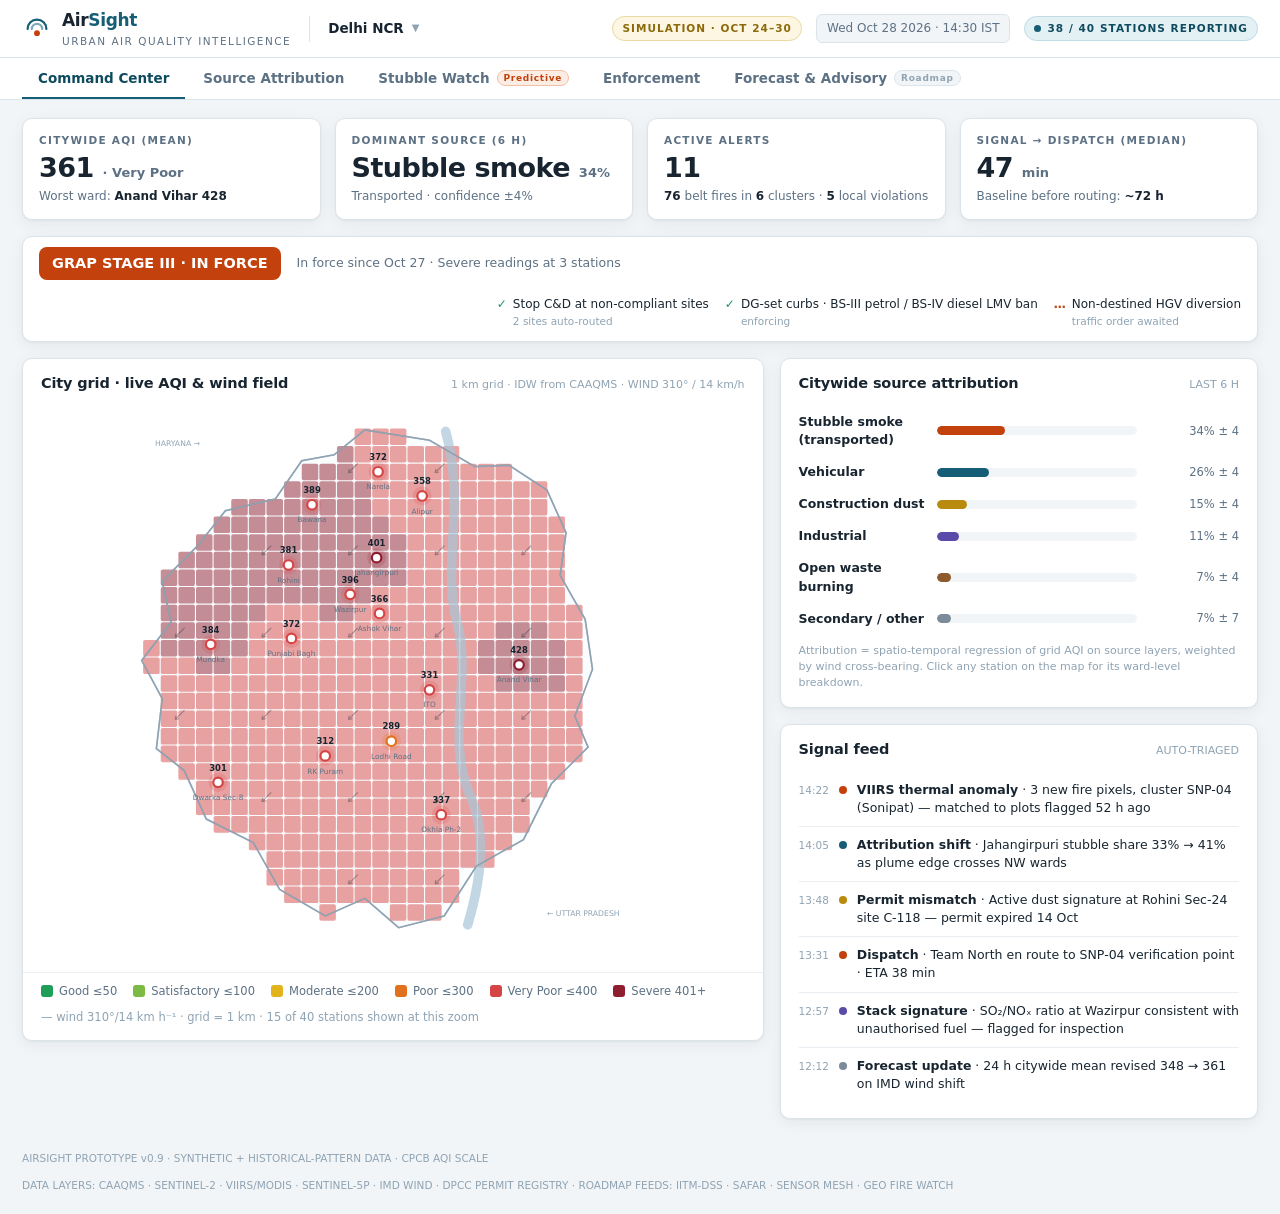
==== AirSight_Prototype.html @ 82e6f693 "Add files via upload" ====
<!DOCTYPE html>
<html lang="en">
<head>
<meta charset="UTF-8">
<meta name="viewport" content="width=device-width, initial-scale=1.0">
<title>AirSight — Urban Air Quality Intelligence · Delhi NCR</title>
<style>
:root{
  --paper:#F2F5F7; --surface:#FFFFFF; --ink:#182530; --muted:#5D7184; --faint:#8FA3B3;
  --line:#DCE4EA; --line-soft:#E8EEF2;
  --accent:#155E75; --accent-soft:#E3F0F4; --accent-ink:#0E4B5E;
  --alert:#C2410C; --alert-soft:#FBEDE4;
  --ok:#199B57;
  --aqi1:#1E9E58; --aqi2:#7DBA45; --aqi3:#E3B31C; --aqi4:#E2711D; --aqi5:#D64545; --aqi6:#8E1D2F;
  --mono:Calibri,'Segoe UI',-apple-system,system-ui,Roboto,'Helvetica Neue',Arial,sans-serif;
  --sans:Calibri,'Segoe UI',-apple-system,system-ui,Roboto,'Helvetica Neue',Arial,sans-serif;
  --shadow:0 1px 2px rgba(24,37,48,.05),0 4px 16px rgba(24,37,48,.06);
  --r:10px;
}
*{margin:0;padding:0;box-sizing:border-box}
html,body{height:100%}
body{font-family:var(--sans);background:var(--paper);color:var(--ink);font-size:14.5px;line-height:1.45;-webkit-font-smoothing:antialiased}
button{font-family:inherit;cursor:pointer}
button:focus-visible,[tabindex]:focus-visible{outline:2px solid var(--accent);outline-offset:2px}

/* ── top bar ─────────────────────────────── */
.topbar{display:flex;align-items:center;gap:18px;background:var(--surface);border-bottom:1px solid var(--line);padding:0 22px;height:58px}
.brand{display:flex;align-items:center;gap:10px}
.brand svg{width:30px;height:30px}
.brand-name{font-size:17px;font-weight:700;letter-spacing:-.02em}
.brand-name span{color:var(--accent)}
.brand-sub{font-size:10.5px;color:var(--muted);letter-spacing:.14em;text-transform:uppercase;margin-top:1px}
.top-divider{width:1px;height:26px;background:var(--line)}
.city-select{display:flex;align-items:center;gap:8px;font-weight:600;font-size:13.5px}
.city-select .chev{color:var(--faint);font-size:10px}
.top-right{margin-left:auto;display:flex;align-items:center;gap:14px}
.sim-clock{font-family:var(--mono);font-size:12px;color:var(--muted);background:var(--paper);border:1px solid var(--line);padding:5px 10px;border-radius:6px}
.chip{display:inline-flex;align-items:center;gap:6px;font-size:10.5px;font-weight:700;letter-spacing:.1em;text-transform:uppercase;padding:4px 9px;border-radius:20px}
.chip-sim{background:#FDF6E3;color:#8A6A0B;border:1px solid #EAD9A0}
.chip-live{background:var(--accent-soft);color:var(--accent-ink);border:1px solid #BFDCE5}
.dot{width:7px;height:7px;border-radius:50%;background:var(--accent)}
@media (prefers-reduced-motion:no-preference){.dot{animation:pulse 2s infinite}}
@keyframes pulse{0%,100%{opacity:1}50%{opacity:.35}}

/* ── tabs ─────────────────────────────── */
.tabs{display:flex;gap:2px;background:var(--surface);border-bottom:1px solid var(--line);padding:0 22px}
.tab{border:none;background:none;padding:12px 16px 11px;font-size:13.5px;font-weight:600;color:var(--muted);border-bottom:2px solid transparent;display:flex;align-items:center;gap:7px}
.tab:hover{color:var(--ink)}
.tab.active{color:var(--accent-ink);border-bottom-color:var(--accent)}
.tab .mini-chip{font-size:9px;font-weight:700;letter-spacing:.08em;padding:2px 6px;border-radius:9px;background:var(--paper);color:var(--faint);border:1px solid var(--line)}

/* ── layout ─────────────────────────────── */
.stage{display:none;padding:18px 22px 26px;max-width:1560px;margin:0 auto}
.stage.active{display:block}
.kpis{display:grid;grid-template-columns:repeat(4,1fr);gap:14px;margin-bottom:16px}
.kpi{background:var(--surface);border:1px solid var(--line);border-radius:var(--r);padding:14px 16px;box-shadow:var(--shadow)}
.kpi .lab{font-size:10.5px;font-weight:700;letter-spacing:.12em;text-transform:uppercase;color:var(--muted);margin-bottom:6px}
.kpi .val{font-size:27px;font-weight:750;letter-spacing:-.02em;line-height:1.05}
.kpi .val small{font-size:13px;font-weight:600;color:var(--muted);letter-spacing:0}
.kpi .sub{font-size:12px;color:var(--muted);margin-top:5px}
.kpi .sub b{color:var(--ink)}
.grid-main{display:grid;grid-template-columns:minmax(0,1.55fr) minmax(340px,1fr);gap:16px;align-items:start}
.card{background:var(--surface);border:1px solid var(--line);border-radius:var(--r);box-shadow:var(--shadow)}
.card-h{display:flex;align-items:baseline;justify-content:space-between;gap:10px;padding:14px 18px 0}
.card-h h3{font-size:14.5px;font-weight:700;letter-spacing:-.01em}
.card-h .meta{font-family:var(--mono);font-size:11px;color:var(--faint)}
.card-b{padding:12px 18px 16px}
.stack>*+*{margin-top:16px}

/* map */
.mapwrap{position:relative;padding:8px 10px 12px}
.mapwrap svg{display:block;width:100%;height:auto}
.legend{display:flex;flex-wrap:wrap;gap:10px 16px;padding:10px 18px 14px;border-top:1px solid var(--line-soft);font-size:11.5px;color:var(--muted)}
.legend .li{display:flex;align-items:center;gap:6px}
.legend .sw{width:12px;height:12px;border-radius:3px}

/* attribution bars */
.attr-row{display:grid;grid-template-columns:128px 1fr 92px;align-items:center;gap:10px;padding:7px 0}
.attr-row .nm{font-size:12.5px;font-weight:600}
.attr-row .bar{height:9px;background:var(--paper);border-radius:5px;overflow:hidden}
.attr-row .bar i{display:block;height:100%;border-radius:5px}
.attr-row .pct{font-family:var(--mono);font-size:11.5px;color:var(--muted);text-align:right;white-space:nowrap}
.conf-note{font-size:11px;color:var(--faint);margin-top:8px}

/* feed */
.feed{list-style:none}
.feed li{display:flex;gap:10px;padding:9px 0;border-bottom:1px solid var(--line-soft);font-size:12.5px}
.feed li:last-child{border-bottom:none}
.feed .t{font-family:var(--mono);font-size:10.5px;color:var(--faint);white-space:nowrap;padding-top:2px}
.feed .ic{width:8px;height:8px;border-radius:50%;margin-top:5px;flex:none}
.feed b{font-weight:650}

/* selectable lists */
.sel-list{list-style:none}
.sel-list li{padding:10px 12px;border:1px solid var(--line);border-radius:8px;margin-bottom:8px;cursor:pointer;display:flex;justify-content:space-between;align-items:center;gap:8px;background:var(--surface)}
.sel-list li:hover{border-color:var(--accent)}
.sel-list li.on{border-color:var(--accent);background:var(--accent-soft)}
.sel-list .nm{font-weight:650;font-size:13px}
.sel-list .aq{font-family:var(--mono);font-size:12px;font-weight:700;padding:2px 8px;border-radius:6px;color:#fff}

/* evidence chain */
.ev{display:grid;grid-template-columns:26px 1fr;gap:0 12px}
.ev .n{width:26px;height:26px;border-radius:50%;background:var(--accent-soft);color:var(--accent-ink);font-family:var(--mono);font-size:11.5px;font-weight:700;display:flex;align-items:center;justify-content:center}
.ev .ln{width:2px;background:var(--line);margin:2px auto;flex:1}
.ev .cell{display:flex;flex-direction:column;align-items:center}
.ev .txt{padding:2px 0 16px}
.ev .txt b{font-size:13px}
.ev .txt p{font-size:12px;color:var(--muted);margin-top:2px}
.ev .txt .src{font-family:var(--mono);font-size:10.5px;color:var(--faint);margin-top:3px}

/* timeline */
.timeline{display:flex;align-items:center;gap:14px;padding:12px 18px;border-top:1px solid var(--line-soft)}
.play{width:36px;height:36px;border-radius:50%;border:none;background:var(--accent);color:#fff;font-size:13px;display:flex;align-items:center;justify-content:center}
.play:hover{background:var(--accent-ink)}
.tl-track{flex:1;display:grid;grid-template-columns:repeat(7,1fr);gap:4px}
.tl-day{border:1px solid var(--line);background:var(--paper);border-radius:6px;padding:6px 4px 5px;text-align:center;cursor:pointer}
.tl-day:hover{border-color:var(--accent)}
.tl-day.on{background:var(--accent);border-color:var(--accent)}
.tl-day .d{font-size:10px;font-weight:700;letter-spacing:.06em;text-transform:uppercase;color:var(--muted)}
.tl-day .dt{font-family:var(--mono);font-size:11px;margin-top:1px;color:var(--ink)}
.tl-day.on .d,.tl-day.on .dt{color:#fff}
.tl-day .f{font-size:9.5px;margin-top:2px;color:var(--alert);font-weight:700;font-family:var(--mono)}
.tl-day.on .f{color:#FFD9C7}

/* stat pills row */
.pills{display:grid;grid-template-columns:repeat(3,1fr);gap:12px}
.pill{border:1px solid var(--line);border-radius:8px;padding:11px 13px;background:var(--surface)}
.pill .lab{font-size:10px;font-weight:700;letter-spacing:.11em;text-transform:uppercase;color:var(--muted)}
.pill .val{font-size:21px;font-weight:750;margin-top:3px;letter-spacing:-.02em}
.pill .val small{font-size:11.5px;color:var(--muted);font-weight:600}
.pill.hot{border-color:#F1BFA4;background:var(--alert-soft)}
.pill.hot .val{color:var(--alert)}

/* enforcement table */
.ttable{width:100%;border-collapse:collapse;font-size:12.5px}
.ttable th{font-size:10px;font-weight:700;letter-spacing:.1em;text-transform:uppercase;color:var(--muted);text-align:left;padding:7px 10px;border-bottom:1px solid var(--line)}
.ttable td{padding:9px 10px;border-bottom:1px solid var(--line-soft);vertical-align:middle}
.ttable tr.row{cursor:pointer}
.ttable tr.row:hover td{background:var(--paper)}
.ttable tr.row.on td{background:var(--accent-soft)}
.ttable .rank{font-family:var(--mono);color:var(--faint);font-weight:700}
.ttable .score{font-family:var(--mono);font-weight:750;font-size:13px}
.tag{display:inline-block;font-size:10px;font-weight:700;letter-spacing:.05em;padding:2.5px 8px;border-radius:10px;text-transform:uppercase}
.tag.stubble{background:#FBE9E1;color:#9A3412}
.tag.industrial{background:#E8E4F7;color:#4C3A9E}
.tag.construction{background:#FDF3D7;color:#8A6A0B}
.tag.waste{background:#F1E5DC;color:#7C4A21}
.tag.transport{background:#E1EFF6;color:#155E75}
.confbar{display:inline-flex;align-items:center;gap:6px}
.confbar .cb{width:52px;height:6px;background:var(--paper);border-radius:3px;overflow:hidden}
.confbar .cb i{display:block;height:100%;background:var(--accent)}
.confbar span{font-family:var(--mono);font-size:11px;color:var(--muted)}

/* evidence packet */
.packet .ph{display:flex;justify-content:space-between;align-items:flex-start;gap:10px}
.packet h4{font-size:15px;font-weight:750;letter-spacing:-.01em}
.packet .geo{font-family:var(--mono);font-size:11px;color:var(--muted);margin-top:3px}
.pk-grid{display:grid;grid-template-columns:1fr 1fr;gap:9px 14px;margin-top:13px}
.pk-grid .f .l{font-size:10px;font-weight:700;letter-spacing:.1em;text-transform:uppercase;color:var(--muted)}
.pk-grid .f .v{font-size:12.5px;font-weight:600;margin-top:2px}
.pk-grid .f .v.mono{font-family:var(--mono);font-weight:500;font-size:11.5px}
.action-box{margin-top:14px;background:var(--paper);border:1px solid var(--line);border-radius:8px;padding:11px 13px}
.action-box .l{font-size:10px;font-weight:700;letter-spacing:.1em;text-transform:uppercase;color:var(--accent-ink)}
.action-box p{font-size:12.5px;margin-top:4px}
.action-box .legal{font-family:var(--mono);font-size:10.5px;color:var(--faint);margin-top:6px}
.btnrow{display:flex;gap:9px;margin-top:14px}
.btn{border:1px solid var(--line);background:var(--surface);border-radius:8px;padding:8px 14px;font-size:12.5px;font-weight:650;color:var(--ink)}
.btn:hover{border-color:var(--accent);color:var(--accent-ink)}
.btn.primary{background:var(--accent);border-color:var(--accent);color:#fff}
.btn.primary:hover{background:var(--accent-ink)}

/* proof thumb */
.proof{margin-top:13px;border:1px solid var(--line);border-radius:8px;overflow:hidden}
.proof svg{display:block;width:100%}
.proof .cap{font-family:var(--mono);font-size:10.5px;color:var(--muted);padding:6px 10px;border-top:1px solid var(--line-soft);background:var(--paper)}

/* forecast */
.fc-chart svg{width:100%;display:block}
.rmse{display:flex;gap:12px;margin-top:6px}
.rmse .box{flex:1;border:1px solid var(--line);border-radius:8px;padding:10px 13px}
.rmse .box .l{font-size:10px;font-weight:700;letter-spacing:.1em;text-transform:uppercase;color:var(--muted)}
.rmse .box .v{font-size:19px;font-weight:750;margin-top:2px}
.rmse .box.win{border-color:#BBDCC9;background:#EFF8F2}
.rmse .box.win .v{color:var(--ok)}
.lang-row{display:flex;flex-wrap:wrap;gap:7px;margin:10px 0 12px}
.lang{border:1px solid var(--line);background:var(--surface);border-radius:18px;padding:5px 13px;font-size:12.5px;font-weight:600}
.lang.on{background:var(--accent);border-color:var(--accent);color:#fff}
.advisory{background:var(--paper);border:1px solid var(--line);border-radius:8px;padding:14px 16px;font-size:14px;line-height:1.65}
.advisory .hd{display:flex;align-items:center;gap:8px;margin-bottom:8px}
.advisory .hd .b{font-size:10.5px;font-weight:800;letter-spacing:.08em;color:#fff;padding:3px 9px;border-radius:6px}
.advisory .hd .w{font-size:12px;font-weight:700;color:var(--muted)}
.vuln{display:flex;flex-wrap:wrap;gap:8px;margin-top:12px}
.vuln .v{border:1px solid var(--line);border-radius:8px;padding:7px 12px;font-size:12px;background:var(--surface)}
.vuln .v b{font-size:14px;font-weight:750;margin-right:4px}
.note{font-size:11px;color:var(--faint);margin-top:10px}

/* GRAP bar */
.grapbar{display:flex;align-items:center;gap:16px;background:var(--surface);border:1px solid var(--line);border-radius:var(--r);padding:10px 16px;margin-bottom:16px;box-shadow:var(--shadow);flex-wrap:wrap}
.grap-badge{font-weight:800;font-size:14.5px;color:#fff;padding:6px 13px;border-radius:8px;white-space:nowrap}
.grap-why{font-size:12.5px;color:var(--muted);max-width:420px}
.grap-acts{display:flex;gap:16px;margin-left:auto;flex-wrap:wrap}
.grap-acts .a{display:flex;gap:6px;align-items:baseline;font-size:12px}
.grap-acts .st{font-weight:800}
.grap-acts .ok{color:var(--ok)} .grap-acts .pend{color:var(--alert)}
.grap-acts small{color:var(--faint);font-size:10.5px}

/* impact simulator */
.simrow{display:flex;gap:11px;align-items:flex-start;padding:9px 0;border-bottom:1px solid var(--line-soft);cursor:pointer}
.simrow:last-of-type{border-bottom:none}
.simrow input{accent-color:var(--accent);width:16px;height:16px;margin-top:2px;cursor:pointer}
.simrow .t b{font-size:13px}
.simrow .t p{font-size:11.5px;color:var(--muted);margin-top:1px}
.sim-tot{display:grid;grid-template-columns:1fr 1fr 1fr;gap:10px;margin:12px 0 4px}
.sim-tot .b{border:1px solid var(--line);border-radius:8px;padding:9px 11px}
.sim-tot .b .l{font-size:10px;font-weight:700;letter-spacing:.09em;text-transform:uppercase;color:var(--muted)}
.sim-tot .b .v{font-size:18px;font-weight:750;margin-top:2px}
.sim-tot .b.money{border-color:#BBDCC9;background:#EFF8F2}
.sim-tot .b.money .v{color:var(--ok)}

/* farmer outreach pills */
.pillrow{display:grid;grid-template-columns:repeat(4,1fr);gap:9px}
.pillrow .p{border:1px solid var(--line);border-radius:8px;padding:9px 10px;background:var(--surface)}
.pillrow .p .v{font-size:18px;font-weight:750}
.pillrow .p .l{font-size:10.5px;color:var(--muted);margin-top:1px;line-height:1.25}

/* forecast ward select */
.fc-select{font:inherit;font-size:12.5px;font-weight:600;border:1px solid var(--line);border-radius:7px;padding:4px 9px;background:#fff;color:var(--ink);cursor:pointer}
.fc-select:hover{border-color:var(--accent)}

/* toasts */
#toast{position:fixed;bottom:24px;right:24px;z-index:60;display:flex;flex-direction:column;gap:8px;align-items:flex-end}
.toast{background:var(--ink);color:#fff;padding:11px 16px;border-radius:9px;font-size:13px;box-shadow:0 10px 28px rgba(16,28,38,.3);max-width:380px}

/* clickable affordances */
.stn:hover circle:nth-child(2){stroke-width:4}
.plot-hit{cursor:pointer}
.plot-sel{pointer-events:none}
.kpi.link{cursor:pointer}
.kpi.link:hover{border-color:var(--accent)}
.btn.done{border-color:#BBDCC9;background:#EFF8F2;color:var(--ok);cursor:default}
.vtag{display:inline-block;font-size:9.5px;font-weight:800;color:var(--ok);background:#EFF8F2;border:1px solid #BBDCC9;border-radius:9px;padding:1.5px 7px;margin-left:6px;vertical-align:1px}
.backlink{font-size:11.5px;color:var(--accent-ink);cursor:pointer;font-weight:650}
.backlink:hover{text-decoration:underline}
.footer{max-width:1560px;margin:0 auto;padding:6px 22px 20px;font-family:var(--mono);font-size:10.5px;color:var(--faint);display:flex;justify-content:space-between;gap:12px;flex-wrap:wrap}
@media(max-width:1080px){.grid-main{grid-template-columns:1fr}.kpis{grid-template-columns:repeat(2,1fr)}}
</style>
</head>
<body>

<header class="topbar">
  <div class="brand">
    <svg viewBox="0 0 32 32" fill="none" aria-hidden="true">
      <path d="M6 17 a10 10 0 0 1 20 0" stroke="#155E75" stroke-width="2.4" stroke-linecap="round"/>
      <path d="M10.5 17 a5.5 5.5 0 0 1 11 0" stroke="#155E75" stroke-width="2.4" stroke-linecap="round" opacity=".55"/>
      <circle cx="16" cy="21.5" r="3.1" fill="#C2410C"/>
    </svg>
    <div>
      <div class="brand-name">Air<span>Sight</span></div>
      <div class="brand-sub">Urban Air Quality Intelligence</div>
    </div>
  </div>
  <div class="top-divider"></div>
  <div class="city-select" id="citySel" style="cursor:pointer" title="Multi-city — Module D">Delhi NCR <span class="chev">▼</span></div>
  <div class="top-right">
    <span class="chip chip-sim">Simulation · Oct 24–30</span>
    <span class="sim-clock" id="simClock">Wed 28 Oct 2026 · 14:30 IST</span>
    <span class="chip chip-live"><span class="dot"></span>38 / 40 stations reporting</span>
  </div>
</header>

<nav class="tabs" role="tablist">
  <button class="tab active" data-tab="command" role="tab">Command Center</button>
  <button class="tab" data-tab="attrib" role="tab">Source Attribution</button>
  <button class="tab" data-tab="predict" role="tab">Stubble Watch <span class="mini-chip" style="background:var(--alert-soft);color:var(--alert);border-color:#F1BFA4">Predictive</span></button>
  <button class="tab" data-tab="enforce" role="tab">Enforcement</button>
  <button class="tab" data-tab="forecast" role="tab">Forecast &amp; Advisory <span class="mini-chip">Roadmap</span></button>
</nav>

<!-- ══════════ TAB 1 · COMMAND CENTER ══════════ -->
<section class="stage active" id="stage-command">
  <div class="kpis" id="cc-kpis"></div>
  <div class="grapbar" id="grapBar"></div>
  <div class="grid-main">
    <div class="card">
      <div class="card-h"><h3>City grid · live AQI &amp; wind field</h3><span class="meta">1 km grid · IDW from CAAQMS · WIND 310° / 14 km/h</span></div>
      <div class="mapwrap" id="cityMap"></div>
      <div class="legend" id="cityLegend"></div>
    </div>
    <div class="stack">
      <div class="card">
        <div class="card-h"><h3>Citywide source attribution</h3><span class="meta" id="cc-attr-meta">LAST 6 H</span></div>
        <div class="card-b" id="cc-attr"></div>
      </div>
      <div class="card">
        <div class="card-h"><h3>Signal feed</h3><span class="meta">AUTO-TRIAGED</span></div>
        <div class="card-b"><ul class="feed" id="cc-feed"></ul></div>
      </div>
    </div>
  </div>
</section>

<!-- ══════════ TAB 2 · SOURCE ATTRIBUTION ══════════ -->
<section class="stage" id="stage-attrib">
  <div class="grid-main" style="grid-template-columns:minmax(280px,.72fr) minmax(0,1.6fr)">
    <div class="card">
      <div class="card-h"><h3>Wards ranked by AQI</h3><span class="meta" id="at-meta"></span></div>
      <div class="card-b"><ul class="sel-list" id="wardList"></ul></div>
    </div>
    <div class="stack">
      <div class="card">
        <div class="card-h"><h3 id="at-title">Attribution — Anand Vihar</h3><span class="meta">STATISTICAL CONFIDENCE SHOWN PER SOURCE</span></div>
        <div class="card-b" id="wardAttr"></div>
      </div>
      <div class="card">
        <div class="card-h"><h3>Evidence chain — why the model attributes this</h3><span class="meta" id="ev-meta"></span></div>
        <div class="card-b"><div class="ev" id="evChain"></div></div>
      </div>
    </div>
  </div>
</section>

<!-- ══════════ TAB 3 · STUBBLE WATCH ══════════ -->
<section class="stage" id="stage-predict">
  <div class="kpis" id="sw-kpis"></div>
  <div class="grid-main">
    <div class="card">
      <div class="card-h"><h3>NW agricultural belt · plot-level burn lifecycle</h3><span class="meta">SENTINEL-2 CHANGE DETECTION + VIIRS THERMAL · 1,247 PLOTS</span></div>
      <div class="mapwrap" id="beltMap"></div>
      <div class="timeline">
        <button class="play" id="playBtn" aria-label="Play episode">▶</button>
        <div class="tl-track" id="tlTrack"></div>
      </div>
      <div class="legend" id="beltLegend"></div>
    </div>
    <div class="stack">
      <div class="card">
        <div class="card-h"><h3>Burn-risk forecast · next 72 h</h3><span class="meta" id="sw-meta"></span></div>
        <div class="card-b" id="swPanel"></div>
      </div>
      <div class="card">
        <div class="card-h"><h3>Flagged plot · registry record</h3><span class="meta" id="regMeta">PLOT SNP-04/117 · RISK 0.81</span></div>
        <div class="card-b" id="regBody"></div>
      </div>
      <div class="card">
        <div class="card-h"><h3>Farmer outreach · season CRM</h3><span class="meta">ADVISORY-FIRST · ENFORCEMENT IS THE FALLBACK</span></div>
        <div class="card-b">
          <div class="pillrow">
            <div class="p"><div class="v">412</div><div class="l">farmers contacted on WhatsApp</div></div>
            <div class="p"><div class="v">168</div><div class="l">baler / Happy Seeder bookings</div></div>
            <div class="p"><div class="v">61</div><div class="l">subsidy applications filed</div></div>
            <div class="p"><div class="v" style="color:var(--ok)">78</div><div class="l">burns avoided (est., season)</div></div>
          </div>
          <p class="note">Every risk-flagged plot triggers a burn-alternative nudge — baler, Happy Seeder or free bio-decomposer spray — before any enforcement step. Bookings routed to the district CRM machinery pool.</p>
        </div>
      </div>
      <div class="card">
        <div class="card-h"><h3>Plume transport to Delhi</h3><span class="meta">GAUSSIAN APPROXIMATION · NW 14 KM/H</span></div>
        <div class="card-b" id="plumePanel"></div>
      </div>
    </div>
  </div>
</section>

<!-- ══════════ TAB 4 · ENFORCEMENT ══════════ -->
<section class="stage" id="stage-enforce">
  <div class="kpis" id="en-kpis"></div>
  <div class="grid-main">
    <div class="stack">
      <div class="card">
        <div class="card-h"><h3>Today's enforcement queue</h3><span class="meta">SCORE = IMPACT × CONFIDENCE × EXPOSURE × HISTORY</span></div>
        <div class="card-b" style="padding-top:6px"><table class="ttable" id="targetTable"></table></div>
      </div>
      <div class="card">
        <div class="card-h"><h3>Team North · optimised route</h3><span class="meta">5 STOPS · 38 KM · EST 4 H 10 M</span></div>
        <div class="mapwrap" id="routeMap"></div>
      </div>
      <div class="card">
        <div class="card-h"><h3>Impact simulator · next 24 h</h3><span class="meta">TICK AN INTERVENTION — SEE THE AIR CHANGE</span></div>
        <div class="card-b" id="simBody"></div>
      </div>
    </div>
    <div class="card packet">
      <div class="card-h"><h3>Evidence packet</h3><span class="meta" id="pk-id"></span></div>
      <div class="card-b" id="packetBody"></div>
    </div>
  </div>
</section>

<!-- ══════════ TAB 5 · FORECAST & ADVISORY ══════════ -->
<section class="stage" id="stage-forecast">
  <div class="grid-main">
    <div class="stack">
      <div class="card">
        <div class="card-h"><h3 id="fcTitle">72-hour ward forecast — Anand Vihar</h3><select class="fc-select" id="fcWard" aria-label="Choose ward"></select></div>
        <div class="card-b fc-chart" id="fcChart"></div>
      </div>
      <div class="card">
        <div class="card-h"><h3>Backtest accuracy · Oct 2025 episode</h3><span class="meta">HOURLY · 40 STATIONS · 21 DAYS</span></div>
        <div class="card-b">
          <div class="rmse">
            <div class="box"><div class="l">Persistence baseline RMSE</div><div class="v">41.7 <small style="font-size:12px;color:var(--muted)">AQI pts</small></div></div>
            <div class="box win"><div class="l">AirSight model RMSE</div><div class="v">22.4 <small style="font-size:12px;color:var(--muted)">AQI pts</small></div></div>
            <div class="box win"><div class="l">Improvement</div><div class="v">−46%</div></div>
          </div>
          <p class="note">Evaluation protocol follows the brief: RMSE against a persistence baseline at hyperlocal resolution over a 24–72 h horizon.</p>
        </div>
      </div>
    </div>
    <div class="card">
      <div class="card-h"><h3>Citizen advisory — auto-generated</h3><span class="meta">WARD-LEVEL · IVR / APP / DISPLAY</span></div>
      <div class="card-b">
        <div class="lang-row" id="langRow"></div>
        <div class="advisory" id="advisoryBox"></div>
        <div class="vuln" id="vulnRow"></div>
        <p class="note">Vulnerability layer: schools, hospitals and estimated outdoor-worker population inside the ward. Advisory copy is generated per CPCB health guidance for the forecast AQI band.</p>
      </div>
    </div>
  </div>
</section>

<footer class="footer">
  <span>AIRSIGHT PROTOTYPE v0.9 · SYNTHETIC + HISTORICAL-PATTERN DATA · CPCB AQI SCALE</span>
  <span>DATA LAYERS: CAAQMS · SENTINEL-2 · VIIRS/MODIS · SENTINEL-5P · IMD WIND · DPCC PERMIT REGISTRY · ROADMAP FEEDS: IITM-DSS · SAFAR · SENSOR MESH · GEO FIRE WATCH</span>
</footer>

<div id="toast" aria-live="polite"></div>

<script>
/* ═══════════ seeded rng ═══════════ */
let _s=42;const rnd=()=>{_s=(_s*1103515245+12345)&0x7fffffff;return _s/0x7fffffff};
const lerp=(a,b,t)=>a+(b-a)*t;

/* ═══════════ shared data ═══════════ */
const AQI_BANDS=[[50,'Good','--aqi1'],[100,'Satisfactory','--aqi2'],[200,'Moderate','--aqi3'],[300,'Poor','--aqi4'],[400,'Very Poor','--aqi5'],[500,'Severe','--aqi6']];
const css=v=>getComputedStyle(document.documentElement).getPropertyValue(v).trim();
const aqiBand=v=>AQI_BANDS.find(b=>v<=b[0])||AQI_BANDS[5];
const aqiColor=v=>css(aqiBand(v)[2]);

const CITY=[[452,38],[540,52],[602,88],[648,86],[700,120],[726,178],[718,236],[752,296],[762,364],[738,428],[756,470],[706,520],[668,596],[604,632],[560,700],[498,716],[452,676],[398,700],[336,664],[300,600],[236,568],[206,502],[168,472],[176,404],[148,352],[188,300],[176,244],[224,196],[262,148],[330,132],[366,80],[410,72]];

const STATIONS=[
 {id:'DL001',n:'Narela',x:470,y:95,base:372},
 {id:'DL002',n:'Bawana',x:380,y:140,base:389},
 {id:'DL003',n:'Alipur',x:530,y:128,base:358},
 {id:'DL004',n:'Rohini',x:348,y:222,base:381},
 {id:'DL005',n:'Jahangirpuri',x:468,y:212,base:401},
 {id:'DL006',n:'Wazirpur',x:432,y:262,base:396},
 {id:'DL007',n:'Ashok Vihar',x:472,y:288,base:366},
 {id:'DL008',n:'Punjabi Bagh',x:352,y:322,base:372},
 {id:'DL009',n:'Mundka',x:242,y:330,base:384},
 {id:'DL010',n:'ITO',x:540,y:392,base:331},
 {id:'DL011',n:'Anand Vihar',x:662,y:358,base:428},
 {id:'DL012',n:'Lodhi Road',x:488,y:462,base:289},
 {id:'DL013',n:'RK Puram',x:398,y:482,base:312},
 {id:'DL014',n:'Dwarka Sec-8',x:252,y:518,base:301},
 {id:'DL015',n:'Okhla Ph-2',x:556,y:562,base:337}
];
const DAY_F=[0.68,0.76,0.85,0.93,1.00,1.06,1.02];   // episode curve Oct 24→30
const DATES=['Oct 24','Oct 25','Oct 26','Oct 27','Oct 28','Oct 29','Oct 30'];
let simDay=4;                                        // 0-indexed → Oct 28
const stAqi=(st,d=simDay)=>Math.min(500,Math.round(st.base*DAY_F[d]));

/* attribution mixes (sum 100) — citywide and per-ward flavour */
const SRC=[
 {k:'stubble',n:'Stubble smoke (transported)',c:'#C2410C'},
 {k:'transport',n:'Vehicular',c:'#155E75'},
 {k:'construction',n:'Construction dust',c:'#B98A0E'},
 {k:'industrial',n:'Industrial',c:'#5B4AA8'},
 {k:'waste',n:'Open waste burning',c:'#8C5A2B'},
 {k:'other',n:'Secondary / other',c:'#7C8B99'}
];
const CITY_MIX={stubble:34,transport:26,construction:15,industrial:11,waste:7,other:7};
const WARD_MIX={
 'Anand Vihar':{mix:{stubble:31,transport:34,construction:12,industrial:9,waste:8,other:6},conf:{stubble:5,transport:4,construction:5,industrial:4,waste:6,other:7}},
 'Jahangirpuri':{mix:{stubble:41,transport:19,construction:13,industrial:12,waste:9,other:6},conf:{stubble:4,transport:5,construction:5,industrial:4,waste:6,other:7}},
 'Wazirpur':{mix:{stubble:36,transport:17,construction:11,industrial:23,waste:7,other:6},conf:{stubble:5,transport:5,construction:6,industrial:3,waste:6,other:7}},
 'Bawana':{mix:{stubble:44,transport:12,construction:10,industrial:19,waste:9,other:6},conf:{stubble:3,transport:6,construction:6,industrial:4,waste:6,other:7}},
 'Rohini':{mix:{stubble:42,transport:18,construction:20,industrial:7,waste:7,other:6},conf:{stubble:4,transport:5,construction:4,industrial:6,waste:6,other:7}},
 'Mundka':{mix:{stubble:38,transport:14,construction:12,industrial:16,waste:14,other:6},conf:{stubble:4,transport:6,construction:6,industrial:5,waste:4,other:7}},
 'ITO':{mix:{stubble:29,transport:38,construction:14,industrial:6,waste:6,other:7},conf:{stubble:5,transport:3,construction:5,industrial:6,waste:7,other:7}},
 'Okhla Ph-2':{mix:{stubble:27,transport:24,construction:16,industrial:15,waste:11,other:7},conf:{stubble:5,transport:5,construction:5,industrial:5,waste:5,other:7}}
};
const WARD_EXTRA={
 'Anand Vihar':{fires:12,traffic:'0.91 (P95)',permits:9,stacks:3,spike:'+38% vs 7-day median',bearing:'308°–322° upwind fire cluster SNP-04'},
 'Jahangirpuri':{fires:12,traffic:'0.74',permits:6,stacks:5,spike:'+41%',bearing:'305°–318° upwind cluster SNP-04'},
 'Wazirpur':{fires:12,traffic:'0.66',permits:4,stacks:14,spike:'+35%',bearing:'306°–319° + local stack signature'},
 'Bawana':{fires:12,traffic:'0.41',permits:3,stacks:18,spike:'+44%',bearing:'302°–315° nearest to belt'},
 'Rohini':{fires:12,traffic:'0.62',permits:11,stacks:2,spike:'+39%',bearing:'304°–317°'},
 'Mundka':{fires:12,traffic:'0.48',permits:5,stacks:9,spike:'+33%',bearing:'300°–314°'},
 'ITO':{fires:12,traffic:'0.95 (P98)',permits:7,stacks:1,spike:'+27%',bearing:'310°–324°'},
 'Okhla Ph-2':{fires:12,traffic:'0.71',permits:8,stacks:6,spike:'+24%',bearing:'312°–326°'}
};

/* ═══════════ geometry helpers ═══════════ */
function toast(msg){const t=document.createElement('div');t.className='toast';t.textContent=msg;
  document.getElementById('toast').appendChild(t);setTimeout(()=>t.remove(),2800)}
function hashS(s){let h=0;for(const c of s)h=(h*31+c.charCodeAt(0))&0xffff;return h}

/* GRAP stage per sim day (invoked on 72 h forecast, consistent with enforcement legal basis) */
const GRAP=[
 ['I','B98A0E','Invoked Oct 24 · citywide mean entered the Poor band',[['Mechanical sweeping & water sprinkling','ok','all zones'],['C&D dust-control audits','ok','routine'],['Open waste-burning patrols','ok','night shift']]],
 ['I','B98A0E','Invoked Oct 24 · citywide mean in Poor band, rising trend',[['Mechanical sweeping & water sprinkling','ok','all zones'],['C&D dust-control audits','ok','routine'],['Open waste-burning patrols','ok','night shift']]],
 ['II','E2711D','Escalated Oct 26 · Very Poor band + adverse 72 h wind forecast',[['Parking fee surge & bus/metro augmentation','ok','notified'],['DG-set restrictions (except emergency)','ok','monitoring'],['Hotspot-specific dust action','ok','11 wards']]],
 ['III','C2410C','Invoked Oct 27 pre-emptively · 72 h forecast breached Severe (Anand Vihar)',[['Stop C&D at non-compliant sites','ok','2 sites auto-routed'],['DG-set curbs · BS-III petrol / BS-IV diesel LMV ban','ok','enforcing'],['Non-destined HGV diversion','pend','traffic order awaited']]],
 ['III','C2410C','In force since Oct 27 · Severe readings at 3 stations',[['Stop C&D at non-compliant sites','ok','2 sites auto-routed'],['DG-set curbs · BS-III petrol / BS-IV diesel LMV ban','ok','enforcing'],['Non-destined HGV diversion','pend','traffic order awaited']]],
 ['III','C2410C','In force · episode peak, review at 18:00 CAQM sub-committee',[['Stop C&D at non-compliant sites','ok','4 sites auto-routed'],['DG-set curbs · vehicle restrictions','ok','enforcing'],['School outdoor activity suspension','ok','advisories out']]],
 ['III','C2410C','In force · easing trend, de-escalation review scheduled',[['Stop C&D at non-compliant sites','ok','holding'],['DG-set curbs · vehicle restrictions','ok','enforcing'],['De-escalation checklist','pend','pending 48 h stable trend']]]];
function renderGrap(){
  const g=GRAP[simDay];
  document.getElementById('grapBar').innerHTML=
   `<span class="grap-badge" style="background:#${g[1]}">GRAP STAGE ${g[0]} · IN FORCE</span>
    <span class="grap-why">${g[2]}</span>
    <span class="grap-acts">${g[3].map(a=>`<span class="a"><span class="st ${a[1]}">${a[1]==='ok'?'✓':'…'}</span><span>${a[0]}<br><small>${a[2]}</small></span></span>`).join('')}</span>`;
}

/* per-station attribution mix (falls back to a seeded variation of the city mix) */
function wardMixFor(name){
  if(WARD_MIX[name])return WARD_MIX[name];
  let h=hashS(name);const mix={},conf={};let tot=0;
  for(const s of SRC){h=(h*137+17)&0xffff;const j=(h%11)-5;mix[s.k]=Math.max(3,CITY_MIX[s.k]+j);tot+=mix[s.k];conf[s.k]=4+(h%4)}
  let acc=0;const keys=SRC.map(s=>s.k);
  keys.forEach((k,i)=>{mix[k]=i===keys.length-1?100-acc:Math.round(mix[k]*100/tot);acc+=mix[k]});
  return{mix,conf};
}
let selStation=null;

/* ═══════════ geometry helpers (spatial) ═══════════ */
function inPoly(x,y,p){let ok=false;for(let i=0,j=p.length-1;i<p.length;j=i++){const[xi,yi]=p[i],[xj,yj]=p[j];if(((yi>y)!==(yj>y))&&(x<(xj-xi)*(y-yi)/(yj-yi)+xi))ok=!ok}return ok}
function idw(x,y,d){let sw=0,sv=0;for(const s of STATIONS){const dx=x-s.x,dy=y-s.y,dd=Math.max(60,dx*dx+dy*dy);const w=1/dd;sw+=w;sv+=w*stAqi(s,d)}
  // NW plume gradient during active fire days
  const fireK=[0,.15,.35,.6,1,.9,.5][d];
  const nw=Math.max(0,1-Math.hypot(x-180,y-70)/620);
  return sv/sw+fireK*nw*46}

/* ═══════════ TAB 1 · command center ═══════════ */
const DYN_FEED=[];
function kpiCard(lab,val,sub,goto){return `<div class="kpi${goto?' link':''}"${goto?` data-goto="${goto}" title="Open ${goto}"`:''}><div class="lab">${lab}</div><div class="val">${val}</div><div class="sub">${sub}</div></div>`}

function renderCommand(){
  const vals=STATIONS.map(s=>stAqi(s));
  const avg=Math.round(vals.reduce((a,b)=>a+b,0)/vals.length);
  const worst=STATIONS.reduce((a,b)=>stAqi(a)>stAqi(b)?a:b);
  const band=aqiBand(avg);
  const firePlots=PLOTS.filter(p=>plotState(p,simDay)==='fire');
  const beltFires=firePlots.length*4, fireClusters=new Set(firePlots.map(p=>p.c)).size;
  document.getElementById('cc-kpis').innerHTML=
    kpiCard('Citywide AQI (mean)',`${avg} <small>· ${band[1]}</small>`,`Worst ward: <b>${worst.n} ${stAqi(worst)}</b>`)+
    kpiCard('Dominant source (6 h)',`Stubble smoke <small>34%</small>`,`Transported · confidence ±4%`)+
    kpiCard('Active alerts',`${fireClusters+5}`,`<b>${beltFires}</b> belt fires in <b>${fireClusters}</b> clusters · <b>5</b> local violations`,'predict')+
    kpiCard('Signal → dispatch (median)',`47 <small>min</small>`,`Baseline before routing: <b>~72 h</b>`,'enforce');

  // map
  const W=980,H=760,cell=24;let g='';
  for(let x=150;x<780;x+=cell)for(let y=36;y<724;y+=cell){
    const cx=x+cell/2,cy=y+cell/2;
    if(!inPoly(cx,cy,CITY))continue;
    const v=idw(cx,cy,simDay);
    g+=`<rect x="${x}" y="${y}" width="${cell-1.5}" height="${cell-1.5}" rx="2.5" fill="${aqiColor(v)}" opacity="0.5"/>`}
  // wind arrows (from NW → pointing SE)
  let wind='';for(let x=200;x<760;x+=118)for(let y=90;y<700;y+=112){if(!inPoly(x,y,CITY))continue;
    wind+=`<g transform="translate(${x},${y}) rotate(135)" opacity=".34"><line x1="-9" y1="0" x2="9" y2="0" stroke="#182530" stroke-width="1.6"/><path d="M9 0 l-4.5 -3 M9 0 l-4.5 3" stroke="#182530" stroke-width="1.6" fill="none"/></g>`}
  const yamuna=`<path d="M562 40 C 590 140, 556 222, 578 302 C 598 382, 560 462, 598 542 C 618 592, 610 652, 592 712" stroke="#A9C6D8" stroke-width="13" fill="none" opacity=".7" stroke-linecap="round"/>`;
  let st='';for(const s of STATIONS){const v=stAqi(s);const c=aqiColor(v);const on=s.n===selStation;
    st+=`<g class="stn" data-n="${s.n}" style="cursor:pointer">
      ${on?`<circle cx="${s.x}" cy="${s.y}" r="18" fill="none" stroke="#155E75" stroke-width="2.5" stroke-dasharray="4 3"/>`:''}
      <circle cx="${s.x}" cy="${s.y}" r="13" fill="${c}" opacity=".18"/>
      <circle cx="${s.x}" cy="${s.y}" r="6.5" fill="#fff" stroke="${c}" stroke-width="3"/>
      <text x="${s.x}" y="${s.y-16}" text-anchor="middle" font-size="11.5" font-weight="700" fill="#182530">${v}</text>
      <text x="${s.x}" y="${s.y+24}" text-anchor="middle" font-size="10" fill="#5D7184">${s.n}</text></g>`}
  document.getElementById('cityMap').innerHTML=
   `<svg viewBox="0 0 ${W} ${H}" role="img" aria-label="Delhi AQI grid map">
      <path d="M${CITY.map(p=>p.join(' ')).join(' L')} Z" fill="#FAFCFD" stroke="#B9C8D3" stroke-width="2"/>
      ${g}${yamuna}
      <path d="M${CITY.map(p=>p.join(' ')).join(' L')} Z" fill="none" stroke="#8FA3B3" stroke-width="2.2"/>
      ${wind}${st}
      <g font-family="var(--mono)" font-size="10.5" fill="#8FA3B3">
        <text x="166" y="60">HARYANA →</text><text x="700" y="700">← UTTAR PRADESH</text>
      </g>
    </svg>`;
  document.getElementById('cityLegend').innerHTML=
    AQI_BANDS.map(b=>`<span class="li"><span class="sw" style="background:${css(b[2])}"></span>${b[1]} ${b[0]==500?'401+':'≤'+b[0]}</span>`).join('')+
    `<span class="li"><span style="color:#8FA3B3">— wind 310°/14 km h⁻¹ · grid = 1 km · 15 of 40 stations shown at this zoom</span></span>`;

  renderGrap();

  // attribution panel: citywide, or the clicked station's ward
  const attrEl=document.getElementById('cc-attr');
  const attrHead=attrEl.closest('.card').querySelector('h3');
  if(selStation){
    const W=wardMixFor(selStation), v=stAqi(STATIONS.find(x=>x.n===selStation));
    attrHead.innerHTML=`Ward attribution — ${selStation} <span style="font-weight:600;color:${aqiColor(v)}">· ${v}</span>`;
    attrEl.innerHTML=SRC.map(sr=>{const pd=W.mix[sr.k],c=W.conf[sr.k];
      return `<div class="attr-row"><span class="nm">${sr.n}</span><span class="bar"><i style="width:${pd}%;background:${sr.c}"></i></span><span class="pct">${pd}% ± ${c}</span></div>`}).join('')+
      `<p class="conf-note">Click another station on the map to compare, or <span class="backlink" id="attrBack">return to the citywide view</span>.</p>`;
  }else{
    attrHead.textContent='Citywide source attribution';
    attrEl.innerHTML=SRC.map(sr=>{const pd=CITY_MIX[sr.k];
      return `<div class="attr-row"><span class="nm">${sr.n}</span><span class="bar"><i style="width:${pd}%;background:${sr.c}"></i></span><span class="pct">${pd}% ± ${sr.k==='other'?7:4}</span></div>`}).join('')+
      `<p class="conf-note">Attribution = spatio-temporal regression of grid AQI on source layers, weighted by wind cross-bearing. Click any station on the map for its ward-level breakdown.</p>`;
  }

  // feed
  const feed=[
   ['14:22','#C2410C','<b>VIIRS thermal anomaly</b> · 3 new fire pixels, cluster SNP-04 (Sonipat) — matched to plots flagged 52 h ago'],
   ['14:05','#155E75','<b>Attribution shift</b> · Jahangirpuri stubble share 33% → 41% as plume edge crosses NW wards'],
   ['13:48','#B98A0E','<b>Permit mismatch</b> · Active dust signature at Rohini Sec-24 site C-118 — permit expired 14 Oct'],
   ['13:31','#C2410C','<b>Dispatch</b> · Team North en route to SNP-04 verification point · ETA 38 min'],
   ['12:57','#5B4AA8','<b>Stack signature</b> · SO₂/NOₓ ratio at Wazirpur consistent with unauthorised fuel — flagged for inspection'],
   ['12:12','#7C8B99','<b>Forecast update</b> · 24 h citywide mean revised 348 → 361 on IMD wind shift']];
  document.getElementById('cc-feed').innerHTML=DYN_FEED.concat(feed).slice(0,7).map(f=>`<li><span class="t">${f[0]}</span><span class="ic" style="background:${f[1]}"></span><span>${f[2]}</span></li>`).join('');
}

/* ═══════════ TAB 2 · attribution ═══════════ */
let selWard='Anand Vihar';
function renderAttrib(){
  const wards=Object.keys(WARD_MIX).map(n=>({n,v:stAqi(STATIONS.find(s=>s.n===n))})).sort((a,b)=>b.v-a.v);
  document.getElementById('at-meta').textContent=`${DATES[simDay]} · 14:30`;
  document.getElementById('wardList').innerHTML=wards.map(w=>
    `<li class="${w.n===selWard?'on':''}" data-w="${w.n}" tabindex="0"><span class="nm">${w.n}</span><span class="aq" style="background:${aqiColor(w.v)}">${w.v}</span></li>`).join('');
  const W=WARD_MIX[selWard],X=WARD_EXTRA[selWard],v=stAqi(STATIONS.find(s=>s.n===selWard));
  document.getElementById('at-title').textContent=`Attribution — ${selWard} · AQI ${v}`;
  document.getElementById('wardAttr').innerHTML=SRC.map(s=>{
    const p=W.mix[s.k],c=W.conf[s.k];
    return `<div class="attr-row"><span class="nm">${s.n}</span><span class="bar"><i style="width:${p}%;background:${s.c}"></i></span><span class="pct">${p}% ± ${c}</span></div>`}).join('')+
    `<p class="conf-note">Per-source confidence intervals from bootstrap resampling (n = 500) over the trailing 6 h attribution window. Cross-checked against the published emission inventory (±6% agreement, 2025 backtest) — and field verifications refresh that inventory every season. Categories follow the CPCB source inventory taxonomy.</p>`;
  document.getElementById('ev-meta').textContent=`WARD ${selWard.toUpperCase()} · WINDOW 08:30–14:30`;
  const steps=[
    ['Grid anomaly detected',`PM₂.₅ ${X.spike} in the ${selWard} 1 km cells — outside seasonal-hour envelope.`,'CAAQMS + 1 km fusion grid'],
    ['Wind cross-bearing',`Back-trajectory places the incoming air mass along ${X.bearing}.`,'IMD wind field · HYSPLIT-style back-trajectory'],
    ['Upwind fire match',`${X.fires} active VIIRS fire pixels sit inside that bearing cone, 68–92 km upwind — on plots whose registry sowing dates projected harvest this week.`,'VIIRS I-band 375 m · Sentinel-2 change detection · plot registry'],
    ['Local source scan',`Traffic index ${X.traffic}; ${X.permits} active construction permits; ${X.stacks} registered stacks inside ward buffer.`,'Mobility feed · DPCC permit registry · stack inventory'],
    ['Residual decomposition',`Regression assigns shares (left) after removing meteorology; residual within tolerance (R² 0.87).`,'AirSight attribution model v0.9']];
  document.getElementById('evChain').innerHTML=steps.map((s,i)=>
   `<div class="cell"><span class="n">${i+1}</span>${i<steps.length-1?'<span class="ln"></span>':''}</div>
    <div class="txt"><b>${s[0]}</b><p>${s[1]}</p><div class="src">SOURCE: ${s[2].toUpperCase()}</div></div>`).join('');
}

/* ═══════════ TAB 3 · stubble watch ═══════════ */
const CLUSTERS=[
 {id:'KNL-01',n:'Karnal',cx:392,cy:112,count:42},
 {id:'KTL-02',n:'Kaithal',cx:238,cy:132,count:34},
 {id:'PNP-03',n:'Panipat',cx:512,cy:196,count:38},
 {id:'JND-05',n:'Jind',cx:296,cy:252,count:30},
 {id:'SNP-04',n:'Sonipat',cx:610,cy:308,count:46},
 {id:'RTK-06',n:'Rohtak',cx:352,cy:392,count:36}];
const PLOTS=[];
const VILL={'KNL-01':['Taraori','Nilokheri','Gharaunda'],'KTL-02':['Pundri','Siwan','Rajaund'],'PNP-03':['Samalkha','Israna','Bapoli'],'JND-05':['Julana','Safidon','Uchana'],'SNP-04':['Kheri','Ganaur','Rai','Kharkhauda'],'RTK-06':['Meham','Kalanaur','Sampla']};
(function(){_s=7;for(const c of CLUSTERS){const cols=Math.ceil(Math.sqrt(c.count*1.5));
  for(let i=0;i<c.count;i++){const gx=i%cols,gy=Math.floor(i/cols);
    const x=c.cx+(gx-cols/2)*21+rnd()*8-4,y=c.cy+(gy-2.6)*16+rnd()*7-3;
    const harvest=1+Math.floor(rnd()*5.4);
    const burns=rnd()<0.42;const off=2+Math.floor(rnd()*3.2);
    const vs=VILL[c.id];const cr=rnd();const idx=PLOTS.length;const isBas=cr>=0.9;const pr=rnd();
    PLOTS.push({i:idx,c:c.id,x,y,h:harvest,b:(burns&&!isBas)?Math.min(8,harvest+off):null,
      no:100+((idx*37)%400),
      farmer:'#'+c.id[0]+'-0'+(400+((idx*53)%480)),
      village:vs[idx%vs.length],
      crop:cr<0.68?'Paddy PR-126':(cr<0.9?'Paddy PUSA-44':'Basmati 1509'),
      ha:(1.2+rnd()*3.4).toFixed(1),
      prob:isBas?6+((idx*13)%9):(burns?62+Math.floor(pr*30):16+Math.floor(pr*22))})}}})();
function plotState(p,d){const day=d+1;
  if(day<p.h)return'standing';
  if(p.b&&day===p.b)return'fire';
  if(p.b&&day>p.b)return'burned';
  if(p.b&&p.b<=day+3)return'risk';          // harvested + predicted burn ≤72h
  return'bare'}
const PLOT_C={standing:'#8FBF6E',bare:'#D9C79A',risk:'#D9C79A',fire:'#D64545',burned:'#6B7280'};

/* registry card — dynamic per selected plot */
let selPlot=null;
function defaultPlot(){
  let cand=PLOTS.find(pl=>pl.c==='SNP-04'&&plotState(pl,simDay)==='risk')||
           PLOTS.find(pl=>plotState(pl,simDay)==='risk')||
           PLOTS.find(pl=>plotState(pl,simDay)==='fire')||PLOTS[0];
  return cand.i;
}
function renderRegistry(){
  if(selPlot===null||selPlot===undefined)selPlot=defaultPlot();
  const pl=PLOTS[selPlot], st=plotState(pl,simDay);
  const win=`OCT ${21+pl.h}–${25+pl.h}`, sat=`OCT ${23+pl.h}`;
  const pid=`${pl.c}/${pl.no}`;
  const stLabel={standing:'STANDING CROP',bare:'HARVESTED',risk:`RISK 0.${pl.prob}`,fire:'ACTIVE FIRE',burned:'BURNED'}[st];
  document.getElementById('regMeta').textContent=`PLOT ${pid} · ${stLabel}`;
  const probRow=st==='standing'
    ?`<div class="f"><div class="l">Status</div><div class="v">Standing crop · monitored</div></div>`
    :`<div class="f"><div class="l">Burn probability</div><div class="v" style="color:${pl.prob>50?'var(--alert)':'var(--muted)'}">${pl.prob}% · next 72 h</div></div>`;
  const satRow=st==='standing'
    ?`<div class="f"><div class="l">Satellite status</div><div class="v mono">CANOPY INTACT</div></div>`
    :`<div class="f"><div class="l">Satellite confirmation</div><div class="v mono">BARE SOIL · ${sat}</div></div>`;
  const officerMsg={
    standing:`Plot ${pid} (${pl.crop.toLowerCase()}, ${pl.ha} ha, Village ${pl.village}) — harvest window ${win} per registry. Watch begins on canopy change.`,
    bare:`Plot ${pid} harvested; burn probability ${pl.prob}% — below dispatch threshold. Passive monitoring continues.`,
    risk:`⚠ Plot ${pid} (${pl.crop.toLowerCase()}, ${pl.ha} ha, Village ${pl.village}) enters burn-risk window ${win} · probability ${pl.prob}%. Team North pre-positioned — verification point 4.2 km away.`,
    fire:`🔥 Ignition confirmed on flagged plot ${pid} · VIIRS 375 m match. Evidence packet auto-assembled; Team North diverted, ETA 38 min.`,
    burned:`Plot ${pid} burned on Oct ${23+(pl.b||6)}. Field verification complete · challan issued under Section 15, CAQM Act.`};
  const officerHead={standing:'WATCHLIST NOTE',bare:'MONITORING NOTE',risk:'OFFICER ALERT · SENT '+sat+', 06:00',fire:'IGNITION ALERT · LIVE',burned:'CASE CLOSED'}[st];
  const farmerBox=(st==='standing'||st==='bare'||st==='risk')?
   `<div style="margin-top:9px;background:var(--paper);border:1px solid var(--line);border-radius:8px;padding:10px 12px">
      <div style="font-size:10.5px;font-weight:700;letter-spacing:.09em;color:var(--muted)">WHATSAPP · FARMER ADVISORY (ਪੰਜਾਬੀ) · CRM ALTERNATIVES</div>
      <p style="font-size:12.5px;margin-top:5px">ਕਟਾਈ ਮੁਬਾਰਕ! ਪਰਾਲੀ ਨਾ ਸਾੜੋ — ਬੇਲਰ / ਹੈਪੀ ਸੀਡਰ ਬੁਕਿੰਗ, ਮੁਫ਼ਤ ਬਾਇਓ-ਡੀਕੰਪੋਜ਼ਰ ਸਪਰੇਅ ਅਤੇ ਸਬਸਿਡੀ ਲਈ ਸੰਪਰਕ ਕਰੋ: 1800-11-XXXX</p>
    </div>`:'';
  document.getElementById('regBody').innerHTML=
   `<div class="pk-grid" style="margin-top:2px">
      <div class="f"><div class="l">Farmer</div><div class="v">${pl.farmer} · Village ${pl.village}</div></div>
      <div class="f"><div class="l">Crop · area</div><div class="v">${pl.crop} · ${pl.ha} ha</div></div>
      <div class="f"><div class="l">Sown (registry)</div><div class="v mono">${10+pl.h*2} JUN 2026</div></div>
      <div class="f"><div class="l">Harvest window (calendar)</div><div class="v mono">${win}</div></div>
      ${satRow}${probRow}
    </div>
    <div style="margin-top:13px;background:${st==='fire'?'var(--alert-soft)':'#EDF7F0'};border:1px solid ${st==='fire'?'#F1BFA4':'#BFE3CC'};border-radius:8px;padding:10px 12px">
      <div style="font-size:10.5px;font-weight:700;letter-spacing:.09em;color:${st==='fire'?'#9A3412':'#1F7A46'}">WHATSAPP · ${officerHead}</div>
      <p style="font-size:12.5px;margin-top:5px">${officerMsg[st]}</p>
    </div>${farmerBox}
    <p class="note" style="margin-top:9px">Click any plot on the map to open its registry record. IDs anonymised in-product.</p>`;
}

const DELHI_MINI_T=(x,y)=>[(x-140)*0.30+752,(y-30)*0.30+372];
function renderPredict(){
  if(selPlot!==null&&selPlot!==undefined){const cs=plotState(PLOTS[selPlot],simDay);if(cs==='standing'&&simDay>2)selPlot=null;}
  const counts={standing:0,bare:0,risk:0,fire:0,burned:0};
  for(const p of PLOTS)counts[plotState(p,simDay)]++;
  const predicted=counts.risk, fires=counts.fire, harvested=counts.bare+counts.risk+counts.fire+counts.burned;
  document.getElementById('sw-kpis').innerHTML=
    kpiCard('Plots in registry (belt)','1,247',`Geotagged by field agronomists · farmer + crop + sowing date`)+
    kpiCard('Harvested · last 72 h',`${Math.round(harvested*0.42)}`,`Crop-calendar window confirmed by Sentinel-2`)+
    `<div class="kpi" style="border-color:#F1BFA4;background:var(--alert-soft)"><div class="lab" style="color:#9A3412">Predicted burns · next 72 h</div><div class="val" style="color:var(--alert)">${predicted*4+7}</div><div class="sub">Mean confidence <b>78%</b> · flagged pre-ignition</div></div>`+
    kpiCard('Active fires now',`${fires*4}`,`VIIRS 375 m · matched to flagged plots: <b>${Math.round(fires*4*0.86)}</b>`);

  // belt map
  const W=1100,H=640;
  let plots='';for(const pl of PLOTS){const st=plotState(pl,simDay);
    plots+=`<rect class="plot-hit" data-i="${pl.i}" x="${pl.x}" y="${pl.y}" width="15" height="11" rx="2" fill="${PLOT_C[st]}" ${st==='burned'?'opacity=".55"':''}/>`;
    if(st==='risk')plots+=`<rect class="plot-sel" x="${pl.x-2.5}" y="${pl.y-2.5}" width="20" height="16" rx="4" fill="none" stroke="#C2410C" stroke-width="1.6" stroke-dasharray="3 2.4"/>`;
    if(st==='fire')plots+=`<circle class="plot-sel" cx="${pl.x+7.5}" cy="${pl.y+5.5}" r="9" fill="#D64545" opacity=".25"/><circle class="plot-sel" cx="${pl.x+7.5}" cy="${pl.y+5.5}" r="3.4" fill="#B91C1C"/>`;
    if(pl.i===selPlot)plots+=`<rect class="plot-sel" x="${pl.x-4.5}" y="${pl.y-4.5}" width="24" height="20" rx="5" fill="none" stroke="#155E75" stroke-width="2.2"/>`}
  let labels='';for(const c of CLUSTERS)labels+=`<text x="${c.cx}" y="${c.cy-52}" text-anchor="middle" font-size="11.5" font-weight="700" fill="#5D7184">${c.n} · ${c.id}</text>`;
  // Delhi mini
  const dpath='M'+CITY.map(p=>DELHI_MINI_T(p[0],p[1]).map(v=>v.toFixed(0)).join(' ')).join(' L')+' Z';
  // plume from fire centroid (day≥2 fires exist)
  let plume='';const firePlots=PLOTS.filter(p=>plotState(p,simDay)==='fire');
  if(firePlots.length){const fx=firePlots.reduce((a,p)=>a+p.x,0)/firePlots.length,fy=firePlots.reduce((a,p)=>a+p.y,0)/firePlots.length;
    const [dx,dy]=[850,470];
    const nx=fy-dy, ny=dx-fx; const nl=Math.hypot(nx,ny); const ux=nx/nl, uy=ny/nl; const spread=64;
    plume=`<defs><linearGradient id="pg" x1="${fx}" y1="${fy}" x2="${dx}" y2="${dy}" gradientUnits="userSpaceOnUse">
      <stop offset="0" stop-color="#C2410C" stop-opacity=".34"/><stop offset="1" stop-color="#C2410C" stop-opacity=".05"/></linearGradient></defs>
      <path d="M${fx} ${fy} L${dx+ux*spread} ${dy+uy*spread} L${dx-ux*spread} ${dy-uy*spread} Z" fill="url(#pg)"/>
      <line x1="${fx}" y1="${fy}" x2="${dx}" y2="${dy}" stroke="#C2410C" stroke-width="1.8" stroke-dasharray="6 5"/>
      <g font-family="var(--mono)" font-size="11" fill="#9A3412"><text x="${(fx+dx)/2-30}" y="${(fy+dy)/2-12}">smoke transport · ETA 6–9 h</text></g>`}
  document.getElementById('beltMap').innerHTML=
   `<svg viewBox="0 0 ${W} ${H}" role="img" aria-label="NW agricultural belt plot map">
      <rect x="0" y="0" width="${W}" height="${H}" fill="#FBFCFD"/>
      <g font-family="var(--mono)" font-size="10.5" fill="#B0BFCB"><text x="18" y="26">HARYANA — NW AGRICULTURAL BELT</text><text x="880" y="626">DELHI NCT ↓</text></g>
      ${plume}${plots}${labels}
      <path d="${dpath}" fill="#EEF3F6" stroke="#8FA3B3" stroke-width="2"/>
      <text x="850" y="475" text-anchor="middle" font-size="12" font-weight="700" fill="#5D7184">DELHI</text>
      <g transform="translate(1020,70)"><circle r="26" fill="none" stroke="#DCE4EA"/><g transform="rotate(135)"><line x1="-16" y1="0" x2="16" y2="0" stroke="#182530" stroke-width="2"/><path d="M16 0 l-6 -4 M16 0 l-6 4" stroke="#182530" stroke-width="2" fill="none"/></g><text y="44" text-anchor="middle" font-size="10" font-family="var(--mono)" fill="#5D7184">NW 14 km/h</text></g>
    </svg>`;
  document.getElementById('beltLegend').innerHTML=[
    ['#8FBF6E','Standing crop'],['#D9C79A','Harvested · bare soil'],['dash','Predicted burn ≤72 h'],['#D64545','Active fire (VIIRS)'],['#6B7280','Burned']]
    .map(l=>l[0]==='dash'
      ?`<span class="li"><span class="sw" style="background:#D9C79A;border:1.5px dashed #C2410C"></span>${l[1]}</span>`
      :`<span class="li"><span class="sw" style="background:${l[0]}"></span>${l[1]}</span>`).join('')+
    `<span class="li"><span style="font-family:var(--mono);color:#8FA3B3">map renders a 1:5 representative sample of 1,247 tracked plots</span></span>`;

  document.getElementById('sw-meta').textContent=`${DATES[simDay]} · MODEL v0.9`;
  document.getElementById('swPanel').innerHTML=
   `<div class="pills">
      <div class="pill"><div class="lab">Flagged plots</div><div class="val">${predicted*4+7}</div></div>
      <div class="pill"><div class="lab">Mean lead time</div><div class="val">52 <small>h</small></div></div>
      <div class="pill hot"><div class="lab">Top cluster</div><div class="val">SNP-04</div></div>
    </div>
    <p style="font-size:12.5px;margin-top:13px">Prediction runs on ground truth, not just pixels. Field agronomists geotag every plot and record the farmer, crop and sowing date. The crop calendar projects a harvest window; Sentinel-2 confirms the canopy→bare-soil transition; burn probability then combines district burn propensity, days-since-harvest and the IMD dry-spell index — plots are flagged and officers alerted <b>before any fire exists</b>.</p>
    <p class="conf-note">Backtest on Oct–Nov 2025: 74% of actual fires occurred on plots flagged in advance; median lead time 52 h. Detection alone is now being gamed — burning peaks after the ~1:30 pm satellite overpass, so fire counts fall while smoke doesn't. A sowing-date prediction has no overpass to dodge.</p>`;
  const wardEta=[['Bawana','06:10 h','+41 AQI'],['Rohini','06:55 h','+37 AQI'],['Jahangirpuri','07:20 h','+44 AQI'],['Punjabi Bagh','08:05 h','+31 AQI'],['ITO','08:50 h','+22 AQI']];
  document.getElementById('plumePanel').innerHTML=fires?
   `<table class="ttable"><tr><th>Ward (downwind)</th><th>Smoke ETA</th><th>Est. impact</th></tr>${
     wardEta.map(w=>`<tr><td style="font-weight:650">${w[0]}</td><td class="score" style="font-weight:500">${w[1]}</td><td style="color:var(--alert);font-weight:700">${w[2]}</td></tr>`).join('')}</table>
    <p class="conf-note">Gaussian plume approximation on IMD 10 m wind; impact = incremental ward-mean AQI over the following 12 h.</p>`
   :`<p style="font-size:12.5px;color:var(--muted)">No active fires at this timestep. Flagged plots are being watched — dispatch is pre-positioned against the 72 h prediction.</p>`;
  renderRegistry();
}

/* timeline */
function renderTimeline(){
  const t=document.getElementById('tlTrack');
  t.innerHTML=DATES.map((d,i)=>{
    const fires=PLOTS.filter(p=>plotState(p,i)==='fire').length*4;
    return `<div class="tl-day ${i===simDay?'on':''}" data-d="${i}" tabindex="0"><div class="d">Day ${i+1}</div><div class="dt">${d}</div><div class="f">${fires?fires+' 🔥':'—'}</div></div>`}).join('');
}
let playing=null;
document.addEventListener('click',e=>{
  const day=e.target.closest('.tl-day');if(day){simDay=+day.dataset.d;refreshAll();return}
  if(e.target.closest('#playBtn')){
    if(playing){clearInterval(playing);playing=null;document.getElementById('playBtn').textContent='▶';return}
    document.getElementById('playBtn').textContent='❚❚';simDay=0;refreshAll();
    playing=setInterval(()=>{simDay++;if(simDay>6){clearInterval(playing);playing=null;document.getElementById('playBtn').textContent='▶';simDay=6}refreshAll()},1400)}
});

/* ═══════════ TAB 4 · enforcement ═══════════ */
const TARGETS=[
 {r:1,id:'ENF-0428',n:'Burn cluster SNP-04',w:'Sonipat belt',type:'stubble',score:94,conf:91,impact:'+44 AQI (Jahangirpuri, 12 h)',via:'VIIRS thermal · flagged pre-ignition 52 h prior',geo:'28.99°N 77.02°E',act:'Verify ignition on 6 flagged plots; issue challans under Section 15, CAQM Act; coordinate with Haryana SPCB field unit.',legal:'CAQM ACT 2021 §15 · GRAP STAGE III IN FORCE',team:'Team North',sla:'Dispatch 13:31 · on-site 14:09'},
 {r:2,id:'ENF-0431',n:'Wazirpur industrial cluster',w:'Wazirpur',type:'industrial',score:88,conf:84,impact:'+19 AQI (ward-local)',via:'Stack SO₂/NOₓ ratio anomaly · CAAQMS cross-bearing',geo:'28.70°N 77.16°E',act:'Inspect 4 units for unauthorised fuel; sample stack emissions; verify against consent-to-operate conditions.',legal:'AIR ACT 1981 §31A · DPCC CONSENT CONDITIONS',team:'Team North',sla:'Queued · stop 3 of 5'},
 {r:3,id:'ENF-0426',n:'Anand Vihar transport hub',w:'Anand Vihar',type:'transport',score:84,conf:80,impact:'+16 AQI (ward-local)',via:'Mobility feed idling density P98 · PM spike correlation',geo:'28.65°N 77.32°E',act:'Deploy PUC checking drive at ISBT gates; enforce idling restrictions; divert non-destined HGVs per GRAP-III.',legal:'GRAP STAGE III · MV ACT PUC NORMS',team:'Team East',sla:'Scheduled 16:00'},
 {r:4,id:'ENF-0433',n:'Construction site C-118, Rohini Sec-24',w:'Rohini',type:'construction',score:81,conf:88,impact:'+12 AQI (2 km radius)',via:'Sentinel-2 activity on expired permit · dust signature',geo:'28.72°N 77.09°E',act:'Stop-work notice — permit expired 14 Oct; verify anti-smog measures; penalty per C&D Waste Rules.',legal:'C&D WASTE RULES 2016 · DPCC PERMIT DB',team:'Team North',sla:'Queued · stop 1 of 5'},
 {r:5,id:'ENF-0419',n:'Open waste burning, Mundka',w:'Mundka',type:'waste',score:78,conf:76,impact:'+11 AQI (ward-local)',via:'VIIRS night thermal + citizen reports (3)',geo:'28.68°N 77.03°E',act:'Extinguish and cordon site; identify responsible party; MCD sanitation escalation for recurring location.',legal:'SWM RULES 2016 · NGT DIRECTIONS',team:'Team North',sla:'Queued · stop 2 of 5'},
 {r:6,id:'ENF-0422',n:'Okhla C&D processing yard',w:'Okhla Ph-2',type:'construction',score:74,conf:72,impact:'+9 AQI (ward-local)',via:'Uncovered debris · dust plume on satellite pass',geo:'28.53°N 77.29°E',act:'Enforce covering and sprinkling norms; verify weighment records against permitted volume.',legal:'C&D WASTE RULES 2016',team:'Team East',sla:'Scheduled 17:10'},
 {r:7,id:'ENF-0435',n:'DG-set cluster, Jahangirpuri',w:'Jahangirpuri',type:'industrial',score:71,conf:70,impact:'+8 AQI (ward-local)',via:'Acoustic + PM micro-spike pattern, evening peak',via2:'',geo:'28.73°N 77.17°E',act:'Verify GRAP-III DG-set restrictions; check dual-fuel conversion compliance.',legal:'GRAP STAGE III · CAQM DIR. 76',team:'Team North',sla:'Queued · stop 4 of 5'},
 {r:8,id:'ENF-0417',n:'Bawana Industrial Area, Sector F',w:'Bawana',type:'industrial',score:69,conf:74,impact:'+8 AQI (ward-local)',via:'Stack opacity flags on 2 units',geo:'28.80°N 77.05°E',act:'Opacity test on flagged stacks; verify APCD operation logs.',legal:'AIR ACT 1981 §21',team:'Team North',sla:'Queued · stop 5 of 5'}];
let selTarget=0;
function renderEnforce(){
  document.getElementById('en-kpis').innerHTML=
    kpiCard('Open targets (city)','28',`Auto-generated from attribution engine`)+
    kpiCard('Routed today','8 <small>· 2 teams</small>','Ranked by expected AQI impact')+
    kpiCard('Signal → dispatch (median)','47 <small>min</small>','vs <b>~72 h</b> manual baseline · <b>−98%</b>')+
    kpiCard('Verification rate (7 d)','86%','Field-confirmed vs model-flagged');
  document.getElementById('targetTable').innerHTML=
   `<tr><th>#</th><th>Target</th><th>Type</th><th>Confidence</th><th>Est. impact</th><th>Score</th></tr>`+
   TARGETS.map((t,i)=>`<tr class="row ${i===selTarget?'on':''}" data-i="${i}" tabindex="0">
     <td class="rank">${t.r}</td>
     <td><b>${t.n}</b>${t.verified?'<span class="vtag">✓ VERIFIED</span>':''}<div style="font-size:11px;color:var(--muted)">${t.w}${t.dispatched?' · <b style="color:var(--accent-ink)">dispatched</b>':''}</div></td>
     <td><span class="tag ${t.type}">${t.type}</span></td>
     <td><span class="confbar"><span class="cb"><i style="width:${t.conf}%"></i></span><span>${t.conf}%</span></span></td>
     <td style="font-size:12px">${t.impact}</td>
     <td class="score">${t.score}</td></tr>`).join('');
  renderPacket();renderRoute();renderSim();
}
function miniProof(t){ // small "satellite" proof visual
  if(t.type==='stubble')return`<svg viewBox="0 0 360 120"><rect width="360" height="120" fill="#E8E0CB"/>
    ${[0,1,2,3,4,5].map(i=>`<rect x="${18+i*56}" y="16" width="46" height="36" rx="3" fill="${i<4?'#D9C79A':'#8FBF6E'}"/>`).join('')}
    ${[0,1,2].map(i=>`<circle cx="${44+i*56}" cy="86" r="9" fill="#D64545" opacity=".3"/><circle cx="${44+i*56}" cy="86" r="3.6" fill="#B91C1C"/>`).join('')}
    <rect x="186" y="70" width="46" height="32" rx="3" fill="#D9C79A" stroke="#C2410C" stroke-width="1.6" stroke-dasharray="4 3"/>
    <text x="246" y="92" font-size="10" font-family="Calibri, Segoe UI, sans-serif" fill="#7A5B14">flagged −52 h</text></svg>`;
  if(t.type==='construction')return`<svg viewBox="0 0 360 120"><rect width="360" height="120" fill="#DDE5E9"/>
    <rect x="24" y="30" width="120" height="66" fill="#C4B79A"/><rect x="52" y="14" width="10" height="82" fill="#8B93A0"/><rect x="30" y="20" width="70" height="6" fill="#8B93A0"/>
    <ellipse cx="200" cy="70" rx="66" ry="26" fill="#B7A98A" opacity=".55"/><ellipse cx="252" cy="56" rx="48" ry="20" fill="#B7A98A" opacity=".4"/>
    <text x="150" y="106" font-size="10" font-family="Calibri, Segoe UI, sans-serif" fill="#5D7184">dust plume · permit expired 14 Oct</text></svg>`;
  return`<svg viewBox="0 0 360 120"><rect width="360" height="120" fill="#D8DEE6"/>
    <rect x="40" y="46" width="34" height="50" fill="#8B93A0"/><rect x="86" y="58" width="34" height="38" fill="#8B93A0"/>
    <rect x="47" y="20" width="9" height="30" fill="#5B6472"/><ellipse cx="70" cy="16" rx="30" ry="11" fill="#6B7280" opacity=".5"/><ellipse cx="108" cy="10" rx="38" ry="12" fill="#6B7280" opacity=".35"/>
    <text x="150" y="100" font-size="10" font-family="Calibri, Segoe UI, sans-serif" fill="#5D7184">thermal / opacity anomaly · 2 units</text></svg>`}
function renderPacket(){
  const t=TARGETS[selTarget];
  document.getElementById('pk-id').textContent=`${t.id} · ${DATES[simDay].toUpperCase()} 14:30`;
  document.getElementById('packetBody').innerHTML=
   `<div class="ph"><div><h4>${t.n}</h4><div class="geo">${t.geo} · ward ${t.w.toUpperCase()}</div></div><span class="tag ${t.type}">${t.type}</span></div>
    <div class="proof">${miniProof(t)}<div class="cap">SATELLITE PROOF EXTRACT · SENTINEL-2 / VIIRS COMPOSITE</div></div>
    <div class="pk-grid">
      <div class="f"><div class="l">Detected via</div><div class="v" style="font-size:12px">${t.via}</div></div>
      <div class="f"><div class="l">Attribution confidence</div><div class="v">${t.conf}%</div></div>
      <div class="f"><div class="l">Estimated AQI impact</div><div class="v" style="font-size:12px">${t.impact}</div></div>
      <div class="f"><div class="l">Assigned · status</div><div class="v" style="font-size:12px">${t.team} · ${t.sla}</div></div>
    </div>
    <div class="action-box"><div class="l">Recommended action</div><p>${t.act}</p><div class="legal">LEGAL BASIS: ${t.legal}</div></div>
    <div class="btnrow">
      <button class="btn ${t.dispatched?'done':'primary'}" id="btnDispatch">${t.dispatched?'✓ Dispatched':'Dispatch team'}</button>
      <button class="btn" id="btnExport">Export packet (PDF)</button>
      <button class="btn ${t.verified?'done':''}" id="btnVerify">${t.verified?'✓ Verified':'Mark verified'}</button>
    </div>`;
}
function renderRoute(){
  const stops=[[352,246,'1','C-118 Rohini'],[266,322,'2','Mundka waste'],[430,268,'3','Wazirpur'],[466,216,'4','Jahangirpuri DG'],[382,142,'5','Bawana Sec-F']];
  const path=stops.map(s=>s.slice(0,2));
  document.getElementById('routeMap').innerHTML=
  `<svg viewBox="120 20 680 720" role="img" aria-label="Optimised inspection route">
     <path d="M${CITY.map(p=>p.join(' ')).join(' L')} Z" fill="#FAFCFD" stroke="#B9C8D3" stroke-width="2"/>
     <path d="M562 40 C 590 140, 556 222, 578 302 C 598 382, 560 462, 598 542" stroke="#A9C6D8" stroke-width="11" fill="none" opacity=".6" stroke-linecap="round"/>
     <polyline points="${path.map(p=>p.join(',')).join(' ')}" fill="none" stroke="#155E75" stroke-width="3" stroke-dasharray="8 6" stroke-linecap="round"/>
     ${stops.map(s=>`<g><circle cx="${s[0]}" cy="${s[1]}" r="13" fill="#155E75"/><text x="${s[0]}" y="${s[1]+4.5}" text-anchor="middle" font-size="12.5" font-weight="800" fill="#fff">${s[2]}</text>
       <text x="${s[0]+20}" y="${s[1]+4}" font-size="11.5" font-weight="650" fill="#182530">${s[3]}</text></g>`).join('')}
     <g font-family="var(--mono)" font-size="11" fill="#5D7184"><text x="150" y="700">TEAM NORTH · DEPART 14:45 · TSP-OPTIMISED OVER ROAD GRAPH</text></g>
   </svg>`;
}

/* ═══════════ impact simulator (tab 4) ═══════════ */
const SIM_OPTS=[
 {n:'Dispatch to burn cluster SNP-04',d:'stubble source · plume feeds NW wards in 6–9 h',city:11.5,ward:'−44 AQI Jahangirpuri',cr:14.2},
 {n:'Stop-work at site C-118, Rohini Sec-24',d:'construction dust · permit already expired',city:2.0,ward:'−12 AQI within 2 km',cr:2.1},
 {n:'GRAP-III DG-set enforcement, Jahangirpuri',d:'evening-peak micro-spikes',city:1.5,ward:'−8 AQI ward-local',cr:1.6}];
let simSel=new Set([0]);
function renderSim(){
  const tot=[...simSel].reduce((a,i)=>a+SIM_OPTS[i].city,0);
  const cr=[...simSel].reduce((a,i)=>a+SIM_OPTS[i].cr,0);
  const wardTop=simSel.has(0)?'−44 (Jahangirpuri)':(simSel.size?SIM_OPTS[[...simSel][0]].ward.replace(' AQI',''):'—');
  // 24 h curves
  const W=560,H=180,pad={l:38,r:10,t:12,b:24};
  const px=h=>pad.l+(W-pad.l-pad.r)*h/24, py=v=>pad.t+(H-pad.t-pad.b)*(1-(v-300)/(420-300));
  const base=h=>361+(383-361)*h/24+7*Math.sin(h/24*2*Math.PI+0.8);
  const ramp=h=>Math.min(1,Math.max(0,(h-3)/6));
  let lb='',li='';
  for(let h=0;h<=24;h++){lb+=`${h?'L':'M'}${px(h).toFixed(1)} ${py(base(h)).toFixed(1)} `;
    li+=`${h?'L':'M'}${px(h).toFixed(1)} ${py(base(h)-tot*ramp(h)).toFixed(1)} `}
  let grid='';for(const g of[320,360,400])grid+=`<line x1="${pad.l}" y1="${py(g)}" x2="${W-pad.r}" y2="${py(g)}" stroke="#E8EEF2"/><text x="${pad.l-6}" y="${py(g)+4}" text-anchor="end" font-size="10" fill="#8FA3B3">${g}</text>`;
  let xt='';for(const h of[0,6,12,18,24])xt+=`<text x="${px(h)}" y="${H-7}" text-anchor="middle" font-size="10" fill="#8FA3B3">${h===0?'now':'+'+h+' h'}</text>`;
  document.getElementById('simBody').innerHTML=
    SIM_OPTS.map((o,i)=>`<label class="simrow"><input type="checkbox" data-sim="${i}" ${simSel.has(i)?'checked':''}>
      <span class="t"><b>${o.n}</b><p>${o.d} · est. ${o.ward}</p></span></label>`).join('')+
   `<div class="sim-tot">
      <div class="b"><div class="l">Citywide mean · +12 h</div><div class="v">−${tot.toFixed(1).replace('.0','')} AQI</div></div>
      <div class="b"><div class="l">Peak ward relief</div><div class="v">${wardTop}</div></div>
      <div class="b money"><div class="l">Health burden avoided</div><div class="v">₹ ${cr.toFixed(1)} cr</div></div>
    </div>
    <svg viewBox="0 0 ${W} ${H}" style="width:100%;display:block">
      ${grid}${xt}
      <path d="${lb}" fill="none" stroke="#B0BFCB" stroke-width="2" stroke-dasharray="5 5"/>
      <path d="${li}" fill="none" stroke="#155E75" stroke-width="2.6"/>
      <text x="${px(20)}" y="${py(base(20))-7}" font-size="10.5" fill="#8FA3B3">no action</text>
      <text x="${px(15)}" y="${py(base(15)-tot*ramp(15))+15}" font-size="10.5" font-weight="700" fill="#0E4B5E">with today's plan</text>
    </svg>
    <p class="note">Health burden = exposure-hours avoided × population-weighted ₹/AQI coefficient (state-level burden estimates). Demo values; methodology in appendix.</p>`;
}

/* ═══════════ TAB 5 · forecast ═══════════ */
const LANGS=[['en','English'],['hi','हिन्दी'],['pa','ਪੰਜਾਬੀ'],['bn','বাংলা'],['ta','தமிழ்'],['kn','ಕನ್ನಡ']];
let selLang='en', selFc='Anand Vihar';
const BANDN={en:{P:'Poor',VP:'Very Poor',S:'Severe'},hi:{P:"'खराब'",VP:"'बहुत खराब'",S:"'गंभीर'"},pa:{P:"'ਖਰਾਬ'",VP:"'ਬਹੁਤ ਖਰਾਬ'",S:"'ਗੰਭੀਰ'"},bn:{P:"'খারাপ'",VP:"'খুব খারাপ'",S:"'চরম'"},ta:{P:"'மோசம்'",VP:"'மிக மோசம்'",S:"'மிகக் கடுமை'"},kn:{P:"'ಕಳಪೆ'",VP:"'ತುಂಬಾ ಕಳಪೆ'",S:"'ತೀವ್ರ'"}};
function bandKey(v){return v>400?'S':v>300?'VP':'P'}
function advisoryText(lang,w,v){
  const b=BANDN[lang][bandKey(v)], sev=v>300;
  const T={
   en:sev?`Air quality in ${w} is <b>${b} (AQI ${v})</b>. Avoid outdoor exercise. Children, the elderly, and anyone with breathing or heart conditions should stay indoors. Schools are advised to move activity indoors; wear an N95 mask if travel is necessary.`
         :`Air quality in ${w} is <b>${b} (AQI ${v})</b>. Sensitive groups should limit prolonged outdoor exertion; others reduce heavy outdoor activity. Keep windows closed during evening peak hours.`,
   hi:sev?`${w} में वायु गुणवत्ता <b>${b} श्रेणी (AQI ${v})</b> में है। बाहर व्यायाम न करें। बच्चे, बुज़ुर्ग और सांस या हृदय रोग से पीड़ित व्यक्ति घर के अंदर रहें। स्कूल गतिविधियाँ अंदर करायें; यात्रा ज़रूरी हो तो N95 मास्क पहनें।`
         :`${w} में वायु गुणवत्ता <b>${b} श्रेणी (AQI ${v})</b> में है। संवेदनशील लोग लंबे समय बाहर परिश्रम से बचें; अन्य लोग भारी बाहरी गतिविधि कम करें। शाम के समय खिड़कियाँ बंद रखें।`,
   pa:sev?`${w} ਵਿੱਚ ਹਵਾ ਦੀ ਗੁਣਵੱਤਾ <b>${b} ਸ਼੍ਰੇਣੀ (AQI ${v})</b> ਵਿੱਚ ਹੈ। ਬਾਹਰ ਕਸਰਤ ਨਾ ਕਰੋ। ਬੱਚੇ, ਬਜ਼ੁਰਗ ਅਤੇ ਸਾਹ ਜਾਂ ਦਿਲ ਦੇ ਰੋਗੀ ਘਰ ਅੰਦਰ ਰਹਿਣ। ਸਫ਼ਰ ਜ਼ਰੂਰੀ ਹੋਵੇ ਤਾਂ N95 ਮਾਸਕ ਪਾਓ।`
         :`${w} ਵਿੱਚ ਹਵਾ ਦੀ ਗੁਣਵੱਤਾ <b>${b} ਸ਼੍ਰੇਣੀ (AQI ${v})</b> ਵਿੱਚ ਹੈ। ਸੰਵੇਦਨਸ਼ੀਲ ਵਿਅਕਤੀ ਲੰਮੀ ਬਾਹਰੀ ਮਿਹਨਤ ਤੋਂ ਬਚਣ; ਬਾਕੀ ਭਾਰੀ ਗਤੀਵਿਧੀ ਘਟਾਉਣ।`,
   bn:sev?`${w}-এ বায়ুর মান <b>${b} পর্যায়ে (AQI ${v})</b>। বাইরে ব্যায়াম করবেন না। শিশু, বয়স্ক এবং শ্বাসকষ্ট বা হৃদরোগে আক্রান্তরা ঘরের ভিতরে থাকুন। যাতায়াত জরুরি হলে N95 মাস্ক ব্যবহার করুন।`
         :`${w}-এ বায়ুর মান <b>${b} পর্যায়ে (AQI ${v})</b>। সংবেদনশীলরা দীর্ঘ বাইরের পরিশ্রম এড়িয়ে চলুন; অন্যরা ভারী কাজ কমান।`,
   ta:sev?`${w} பகுதியில் காற்றின் தரம் <b>${b} (AQI ${v})</b> நிலையில் உள்ளது. வெளியில் உடற்பயிற்சி வேண்டாம். குழந்தைகள், முதியவர்கள், சுவாச அல்லது இதய நோயாளிகள் வீட்டிற்குள் இருக்கவும். பயணம் அவசியமெனில் N95 முகக்கவசம் அணியவும்.`
         :`${w} பகுதியில் காற்றின் தரம் <b>${b} (AQI ${v})</b>. உணர்திறன் உள்ளவர்கள் நீண்ட வெளிப்புற உழைப்பை தவிர்க்கவும்; மற்றவர்கள் கடின செயல்பாடுகளை குறைக்கவும்.`,
   kn:sev?`${w} ನಲ್ಲಿ ವಾಯು ಗುಣಮಟ್ಟ <b>${b} (AQI ${v})</b> ಹಂತದಲ್ಲಿದೆ. ಹೊರಗೆ ವ್ಯಾಯಾಮ ಮಾಡಬೇಡಿ. ಮಕ್ಕಳು, ವೃದ್ಧರು ಮತ್ತು ಉಸಿರಾಟ ಅಥವಾ ಹೃದಯ ಸಮಸ್ಯೆ ಇರುವವರು ಮನೆಯೊಳಗೆ ಇರಲಿ. ಪ್ರಯಾಣ ಅಗತ್ಯವಿದ್ದರೆ N95 ಮಾಸ್ಕ್ ಧರಿಸಿ.`
         :`${w} ನಲ್ಲಿ ವಾಯು ಗುಣಮಟ್ಟ <b>${b} (AQI ${v})</b>. ಸೂಕ್ಷ್ಮ ವ್ಯಕ್ತಿಗಳು ದೀರ್ಘ ಹೊರಾಂಗಣ ಶ್ರಮ ತಪ್ಪಿಸಿ; ಇತರರು ಭಾರೀ ಚಟುವಟಿಕೆ ಕಡಿಮೆ ಮಾಡಿ.`};
  return T[lang];
}
function vulnFor(w){const h=hashS(w);return[[12+h%18,'schools'],[1+h%5,'hospitals'],['~'+(20+h%30)+'k','outdoor workers (est.)'],[(35+h%40)+'k','residents 60+']]}
function renderForecast(){
  const wardSel=document.getElementById('fcWard');
  wardSel.innerHTML=STATIONS.slice().sort((a,b)=>stAqi(b)-stAqi(a)).map(sn=>`<option ${sn.n===selFc?'selected':''}>${sn.n}</option>`).join('');
  const v0=stAqi(STATIONS.find(sn=>sn.n===selFc));
  document.getElementById('fcTitle').textContent=`72-hour ward forecast — ${selFc}`;
  const W=760,H=300,pad={l:46,r:14,t:16,b:30};
  const hours=72;const px=h=>pad.l+(W-pad.l-pad.r)*h/hours;const py=v=>pad.t+(H-pad.t-pad.b)*(1-(v-150)/(500-150));
  _s=11+hashS(selFc)%97;let model=[],lo=[],hi=[];
  for(let h=0;h<=hours;h++){const diur=26*Math.sin((h%24)/24*2*Math.PI+1.1);const trend=-0.62*h*(v0/428);
    const m=v0+diur+trend+(rnd()*10-5); model.push(m); lo.push(m-18-h*0.28); hi.push(m+18+h*0.28); }
  const persist=model.map(()=>v0);
  const line=a=>a.map((vv,h)=>`${h?'L':'M'}${px(h).toFixed(1)} ${py(vv).toFixed(1)}`).join(' ');
  const band=`M${lo.map((vv,h)=>`${px(h).toFixed(1)} ${py(vv).toFixed(1)}`).join(' L')} L${hi.slice().reverse().map((vv,i)=>`${px(hours-i).toFixed(1)} ${py(vv).toFixed(1)}`).join(' L')} Z`;
  let grid='';for(const gv of [200,300,400,500])grid+=`<line x1="${pad.l}" y1="${py(gv)}" x2="${W-pad.r}" y2="${py(gv)}" stroke="#E8EEF2"/><text x="${pad.l-8}" y="${py(gv)+4}" text-anchor="end" font-size="10.5" fill="#8FA3B3">${gv}</text>`;
  let xt='';for(const h of [0,24,48,72])xt+=`<text x="${px(h)}" y="${H-8}" text-anchor="middle" font-size="10.5" fill="#8FA3B3">${h===0?'now':'+'+h+' h'}</text>`;
  document.getElementById('fcChart').innerHTML=
   `<svg viewBox="0 0 ${W} ${H}">
      ${grid}${xt}
      <path d="${band}" fill="#155E75" opacity=".10"/>
      <path d="${line(persist)}" fill="none" stroke="#B0BFCB" stroke-width="2" stroke-dasharray="5 5"/>
      <path d="${line(model)}" fill="none" stroke="#155E75" stroke-width="2.6"/>
      <g font-size="11" font-weight="650"><text x="${px(58)}" y="${py(persist[58])-8}" fill="#8FA3B3">persistence</text>
      <text x="${px(50)}" y="${py(model[50])+22}" fill="#0E4B5E">AirSight model · 90% CI</text></g>
    </svg>
    <p class="note">Model inputs: IMD 72 h wind &amp; mixing-height forecast · predicted upwind burn events (Stubble Watch) · traffic calendar · seasonal emission profile. Grid resolution 1 km, ward-aggregated here. Choose any ward from the selector above.</p>`;
  document.getElementById('langRow').innerHTML=LANGS.map(l=>`<button class="lang ${l[0]===selLang?'on':''}" data-l="${l[0]}">${l[1]}</button>`).join('');
  const bn={S:'SEVERE',VP:'VERY POOR',P:'POOR'}[bandKey(v0)];
  document.getElementById('advisoryBox').innerHTML=
   `<div class="hd"><span class="b" style="background:${aqiColor(v0)}">${bn} · AQI ${v0}</span><span class="w">${selFc.toUpperCase()} · NEXT 24 H</span></div>${advisoryText(selLang,selFc,v0)}`;
  document.getElementById('vulnRow').innerHTML=
   vulnFor(selFc).map(vv=>`<span class="v"><b>${vv[0]}</b>${vv[1]}</span>`).join('');
}

/* ═══════════ wiring ═══════════ */
document.querySelectorAll('.tab').forEach(t=>t.addEventListener('click',()=>{
  document.querySelectorAll('.tab').forEach(x=>x.classList.remove('active'));
  document.querySelectorAll('.stage').forEach(x=>x.classList.remove('active'));
  t.classList.add('active');document.getElementById('stage-'+t.dataset.tab).classList.add('active')}));
document.addEventListener('click',e=>{
  const w=e.target.closest('#wardList li');if(w){selWard=w.dataset.w;renderAttrib();return}
  const r=e.target.closest('#targetTable .row');if(r){selTarget=+r.dataset.i;renderEnforce();return}
  const l=e.target.closest('.lang');if(l){selLang=l.dataset.l;renderForecast();return}
  const stn=e.target.closest('.stn');if(stn){selStation=stn.dataset.n;renderCommand();return}
  if(e.target.closest('#attrBack')){selStation=null;renderCommand();return}
  const ph=e.target.closest('.plot-hit');if(ph){selPlot=+ph.dataset.i;renderPredict();return}
  const kg=e.target.closest('.kpi.link');if(kg){document.querySelector(`.tab[data-tab="${kg.dataset.goto}"]`).click();return}
  if(e.target.closest('#citySel')){toast('Multi-city rollout is Module D on the roadmap — Delhi NCR is the pilot configuration. Onboarding a city = ward polygons + station list + registries + language pack.');return}
  if(e.target.closest('#btnDispatch')){const t=TARGETS[selTarget];
    if(!t.dispatched){t.dispatched=true;t.sla='Dispatched 14:36 · ETA 41 min';
      DYN_FEED.unshift(['14:36','#155E75',`<b>Dispatch</b> · ${t.team} to ${t.n} · route re-optimised · ETA 41 min`]);
      toast(`${t.team} dispatched to ${t.n} — packet pushed to field app`);renderEnforce();renderCommand()}return}
  if(e.target.closest('#btnExport')){toast('Evidence packet exported (PDF) — demo action');return}
  if(e.target.closest('#btnVerify')){const t=TARGETS[selTarget];
    if(!t.verified){t.verified=true;
      DYN_FEED.unshift(['14:38','#1F9D57',`<b>Field verification</b> · ${t.n} confirmed by ${t.team} · label fed back to model`]);
      toast(`${t.n} marked verified — outcome will retrain the model`);renderEnforce();renderCommand()}return}
});
document.addEventListener('change',e=>{
  const cb=e.target.closest('input[data-sim]');
  if(cb){const i=+cb.dataset.sim;cb.checked?simSel.add(i):simSel.delete(i);renderSim();return}
  if(e.target.id==='fcWard'){selFc=e.target.value;renderForecast();return}
});
function refreshAll(){
  document.getElementById('simClock').textContent=`Wed ${DATES[simDay]} 2026 · 14:30 IST`.replace('Wed Oct 24','Sat Oct 24').replace('Wed Oct 25','Sun Oct 25').replace('Wed Oct 26','Mon Oct 26').replace('Wed Oct 27','Tue Oct 27').replace('Wed Oct 29','Thu Oct 29').replace('Wed Oct 30','Fri Oct 30');
  renderCommand();renderAttrib();renderPredict();renderTimeline();renderEnforce();renderForecast();
}
refreshAll();
</script>
</body>
</html>
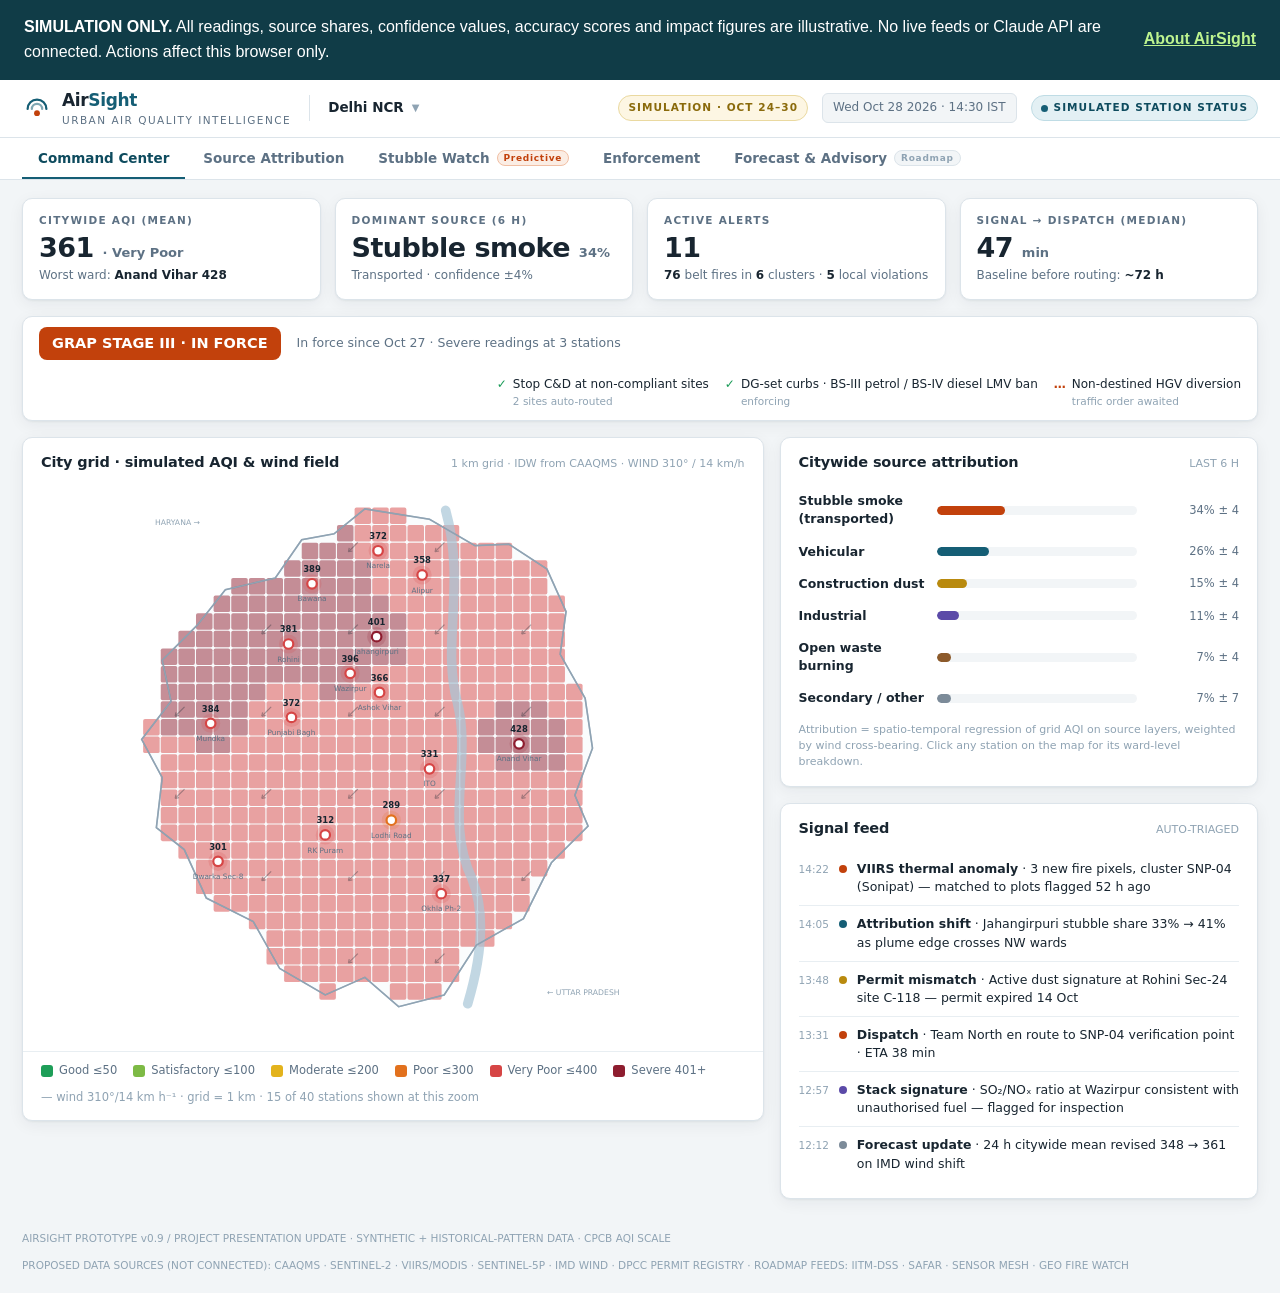
==== commit c32fb5a3: "Prepare AirSight project website and launch documentation" ====
--- a/AirSight_Prototype.html
+++ b/AirSight_Prototype.html
@@ -4,6 +4,7 @@
 <meta charset="UTF-8">
 <meta name="viewport" content="width=device-width, initial-scale=1.0">
 <title>AirSight — Urban Air Quality Intelligence · Delhi NCR</title>
+<link rel="icon" type="image/svg+xml" href="data:image/svg+xml,%3Csvg xmlns='http://www.w3.org/2000/svg' viewBox='0 0 32 32'%3E%3Crect width='32' height='32' rx='8' fill='%23103c47'/%3E%3Cpath d='M5 17a11 11 0 0 1 22 0M10 17a6 6 0 0 1 12 0' fill='none' stroke='%23bcf18a' stroke-width='2'/%3E%3Ccircle cx='16' cy='23' r='3' fill='%23ffffff'/%3E%3C/svg%3E">
 <style>
 :root{
   --paper:#F2F5F7; --surface:#FFFFFF; --ink:#182530; --muted:#5D7184; --faint:#8FA3B3;
@@ -243,9 +244,15 @@
 .backlink:hover{text-decoration:underline}
 .footer{max-width:1560px;margin:0 auto;padding:6px 22px 20px;font-family:var(--mono);font-size:10.5px;color:var(--faint);display:flex;justify-content:space-between;gap:12px;flex-wrap:wrap}
 @media(max-width:1080px){.grid-main{grid-template-columns:1fr}.kpis{grid-template-columns:repeat(2,1fr)}}
+
+.prototype-notice{padding:15px 24px;background:#103c47;color:#fff;font:16px/1.55 Calibri,"Segoe UI",sans-serif;display:flex;gap:18px;align-items:center;justify-content:space-between;flex-wrap:wrap}
+.prototype-notice p{max-width:1100px}.prototype-notice a{color:#bdf38f;white-space:nowrap;font-weight:700}
+.tabs{overflow-x:auto}.tab{white-space:nowrap}.card{min-width:0}
+@media(max-width:700px){.topbar{height:auto;min-height:58px;flex-wrap:wrap;padding:15px;gap:12px}.top-right{flex-wrap:wrap;margin-left:0}.top-divider{display:none}.tabs{padding:0 10px}.stage{padding:15px}.grid-main{grid-template-columns:minmax(0,1fr)!important}.timeline{flex-wrap:wrap}.tl-track{min-width:0;overflow:auto}.pills,.pillrow{grid-template-columns:repeat(2,minmax(0,1fr))}.footer{font-size:12px}.prototype-notice{padding:14px 16px}.attr-row{grid-template-columns:100px minmax(0,1fr) 75px;gap:5px}.target-table{overflow-x:auto}}
 </style>
 </head>
 <body>
+<aside class="prototype-notice" aria-label="Prototype status"><p><strong>SIMULATION ONLY.</strong> All readings, source shares, confidence values, accuracy scores and impact figures are illustrative. No live feeds or Claude API are connected. Actions affect this browser only.</p><a href="index.html">About AirSight</a></aside>
 
 <header class="topbar">
   <div class="brand">
@@ -264,7 +271,7 @@
   <div class="top-right">
     <span class="chip chip-sim">Simulation · Oct 24–30</span>
     <span class="sim-clock" id="simClock">Wed 28 Oct 2026 · 14:30 IST</span>
-    <span class="chip chip-live"><span class="dot"></span>38 / 40 stations reporting</span>
+    <span class="chip chip-live"><span class="dot"></span>Simulated station status</span>
   </div>
 </header>
 
@@ -282,7 +289,7 @@
   <div class="grapbar" id="grapBar"></div>
   <div class="grid-main">
     <div class="card">
-      <div class="card-h"><h3>City grid · live AQI &amp; wind field</h3><span class="meta">1 km grid · IDW from CAAQMS · WIND 310° / 14 km/h</span></div>
+      <div class="card-h"><h3>City grid · simulated AQI &amp; wind field</h3><span class="meta">1 km grid · IDW from CAAQMS · WIND 310° / 14 km/h</span></div>
       <div class="mapwrap" id="cityMap"></div>
       <div class="legend" id="cityLegend"></div>
     </div>
@@ -395,7 +402,7 @@
         <div class="card-b fc-chart" id="fcChart"></div>
       </div>
       <div class="card">
-        <div class="card-h"><h3>Backtest accuracy · Oct 2025 episode</h3><span class="meta">HOURLY · 40 STATIONS · 21 DAYS</span></div>
+        <div class="card-h"><h3>Illustrative accuracy · simulated episode</h3><span class="meta">HOURLY · 40 STATIONS · 21 DAYS</span></div>
         <div class="card-b">
           <div class="rmse">
             <div class="box"><div class="l">Persistence baseline RMSE</div><div class="v">41.7 <small style="font-size:12px;color:var(--muted)">AQI pts</small></div></div>
@@ -419,8 +426,8 @@
 </section>
 
 <footer class="footer">
-  <span>AIRSIGHT PROTOTYPE v0.9 · SYNTHETIC + HISTORICAL-PATTERN DATA · CPCB AQI SCALE</span>
-  <span>DATA LAYERS: CAAQMS · SENTINEL-2 · VIIRS/MODIS · SENTINEL-5P · IMD WIND · DPCC PERMIT REGISTRY · ROADMAP FEEDS: IITM-DSS · SAFAR · SENSOR MESH · GEO FIRE WATCH</span>
+  <span>AIRSIGHT PROTOTYPE v0.9 / PROJECT PRESENTATION UPDATE · SYNTHETIC + HISTORICAL-PATTERN DATA · CPCB AQI SCALE</span>
+  <span>PROPOSED DATA SOURCES (NOT CONNECTED): CAAQMS · SENTINEL-2 · VIIRS/MODIS · SENTINEL-5P · IMD WIND · DPCC PERMIT REGISTRY · ROADMAP FEEDS: IITM-DSS · SAFAR · SENSOR MESH · GEO FIRE WATCH</span>
 </footer>
 
 <div id="toast" aria-live="polite"></div>
@@ -770,7 +777,7 @@
       <div class="pill hot"><div class="lab">Top cluster</div><div class="val">SNP-04</div></div>
     </div>
     <p style="font-size:12.5px;margin-top:13px">Prediction runs on ground truth, not just pixels. Field agronomists geotag every plot and record the farmer, crop and sowing date. The crop calendar projects a harvest window; Sentinel-2 confirms the canopy→bare-soil transition; burn probability then combines district burn propensity, days-since-harvest and the IMD dry-spell index — plots are flagged and officers alerted <b>before any fire exists</b>.</p>
-    <p class="conf-note">Backtest on Oct–Nov 2025: 74% of actual fires occurred on plots flagged in advance; median lead time 52 h. Detection alone is now being gamed — burning peaks after the ~1:30 pm satellite overpass, so fire counts fall while smoke doesn't. A sowing-date prediction has no overpass to dodge.</p>`;
+    <p class="conf-note">Illustrative values only: 74% pre-flag rate and 52 h lead time are scenario assumptions, not measured backtest results. Operational use requires historical validation with independently verified fire events.</p>`;
   const wardEta=[['Bawana','06:10 h','+41 AQI'],['Rohini','06:55 h','+37 AQI'],['Jahangirpuri','07:20 h','+44 AQI'],['Punjabi Bagh','08:05 h','+31 AQI'],['ITO','08:50 h','+22 AQI']];
   document.getElementById('plumePanel').innerHTML=fires?
    `<table class="ttable"><tr><th>Ward (downwind)</th><th>Smoke ETA</th><th>Est. impact</th></tr>${
@@ -853,7 +860,7 @@
     <div class="action-box"><div class="l">Recommended action</div><p>${t.act}</p><div class="legal">LEGAL BASIS: ${t.legal}</div></div>
     <div class="btnrow">
       <button class="btn ${t.dispatched?'done':'primary'}" id="btnDispatch">${t.dispatched?'✓ Dispatched':'Dispatch team'}</button>
-      <button class="btn" id="btnExport">Export packet (PDF)</button>
+      <button class="btn" id="btnExport">Download demo packet (.txt)</button>
       <button class="btn ${t.verified?'done':''}" id="btnVerify">${t.verified?'✓ Verified':'Mark verified'}</button>
     </div>`;
 }
@@ -982,12 +989,21 @@
   if(e.target.closest('#btnDispatch')){const t=TARGETS[selTarget];
     if(!t.dispatched){t.dispatched=true;t.sla='Dispatched 14:36 · ETA 41 min';
       DYN_FEED.unshift(['14:36','#155E75',`<b>Dispatch</b> · ${t.team} to ${t.n} · route re-optimised · ETA 41 min`]);
-      toast(`${t.team} dispatched to ${t.n} — packet pushed to field app`);renderEnforce();renderCommand()}return}
-  if(e.target.closest('#btnExport')){toast('Evidence packet exported (PDF) — demo action');return}
+      toast(`Simulation: ${t.team} marked dispatched to ${t.n}. No message sent.`);renderEnforce();renderCommand()}return}
+  if(e.target.closest('#btnExport')){const t=TARGETS[selTarget];
+    const record=['AIRSIGHT SIMULATED EVIDENCE PACKET','SIMULATION ONLY - NOT AN OPERATIONAL OR LEGAL RECORD','',
+      'Target: '+t.n,'ID: '+t.id,'Area: '+t.w,'Illustrative priority score: '+t.score,
+      'Illustrative source confidence: '+t.conf,'Illustrative source: '+t.via,
+      'Illustrative coordinates: '+t.geo,'',
+      'Next step: Review the example evidence; no real-world action is authorised.',
+      'All data and claimed outcomes are simulated. No external action was sent.'].join('\n');
+    const url=URL.createObjectURL(new Blob([record],{type:'text/plain;charset=utf-8'}));
+    const a=document.createElement('a');a.href=url;a.download='AirSight-simulation-'+t.id+'.txt';document.body.appendChild(a);a.click();a.remove();setTimeout(()=>URL.revokeObjectURL(url),1000);
+    toast('Simulated evidence packet downloaded as a text file');return}
   if(e.target.closest('#btnVerify')){const t=TARGETS[selTarget];
     if(!t.verified){t.verified=true;
-      DYN_FEED.unshift(['14:38','#1F9D57',`<b>Field verification</b> · ${t.n} confirmed by ${t.team} · label fed back to model`]);
-      toast(`${t.n} marked verified — outcome will retrain the model`);renderEnforce();renderCommand()}return}
+      DYN_FEED.unshift(['14:38','#1F9D57',`<b>Field verification</b> · ${t.n} confirmed by ${t.team} · simulated feedback only`]);
+      toast(`Simulation: ${t.n} marked verified. No model is trained.`);renderEnforce();renderCommand()}return}
 });
 document.addEventListener('change',e=>{
   const cb=e.target.closest('input[data-sim]');
@@ -999,6 +1015,16 @@
   renderCommand();renderAttrib();renderPredict();renderTimeline();renderEnforce();renderForecast();
 }
 refreshAll();
+function openLinkedTab(){
+  const id=location.hash.slice(1);
+  if(['command','attrib','predict','enforce','forecast'].includes(id)) document.querySelector('.tab[data-tab="'+id+'"]').click();
+}
+window.addEventListener('hashchange',openLinkedTab);
+openLinkedTab();
+const tabButtons=[...document.querySelectorAll('.tab')];
+function syncTabs(){tabButtons.forEach(t=>{const active=t.classList.contains('active');t.setAttribute('aria-selected',String(active));t.tabIndex=active?0:-1;t.setAttribute('aria-controls','stage-'+t.dataset.tab);});}
+tabButtons.forEach((t,i)=>{t.addEventListener('click',syncTabs);t.addEventListener('keydown',e=>{if(['ArrowLeft','ArrowRight','Home','End'].includes(e.key)){e.preventDefault();const n=e.key==='Home'?0:e.key==='End'?tabButtons.length-1:(i+(e.key==='ArrowRight'?1:-1)+tabButtons.length)%tabButtons.length;tabButtons[n].focus();tabButtons[n].click();}});});
+syncTabs();
 </script>
 </body>
 </html>
